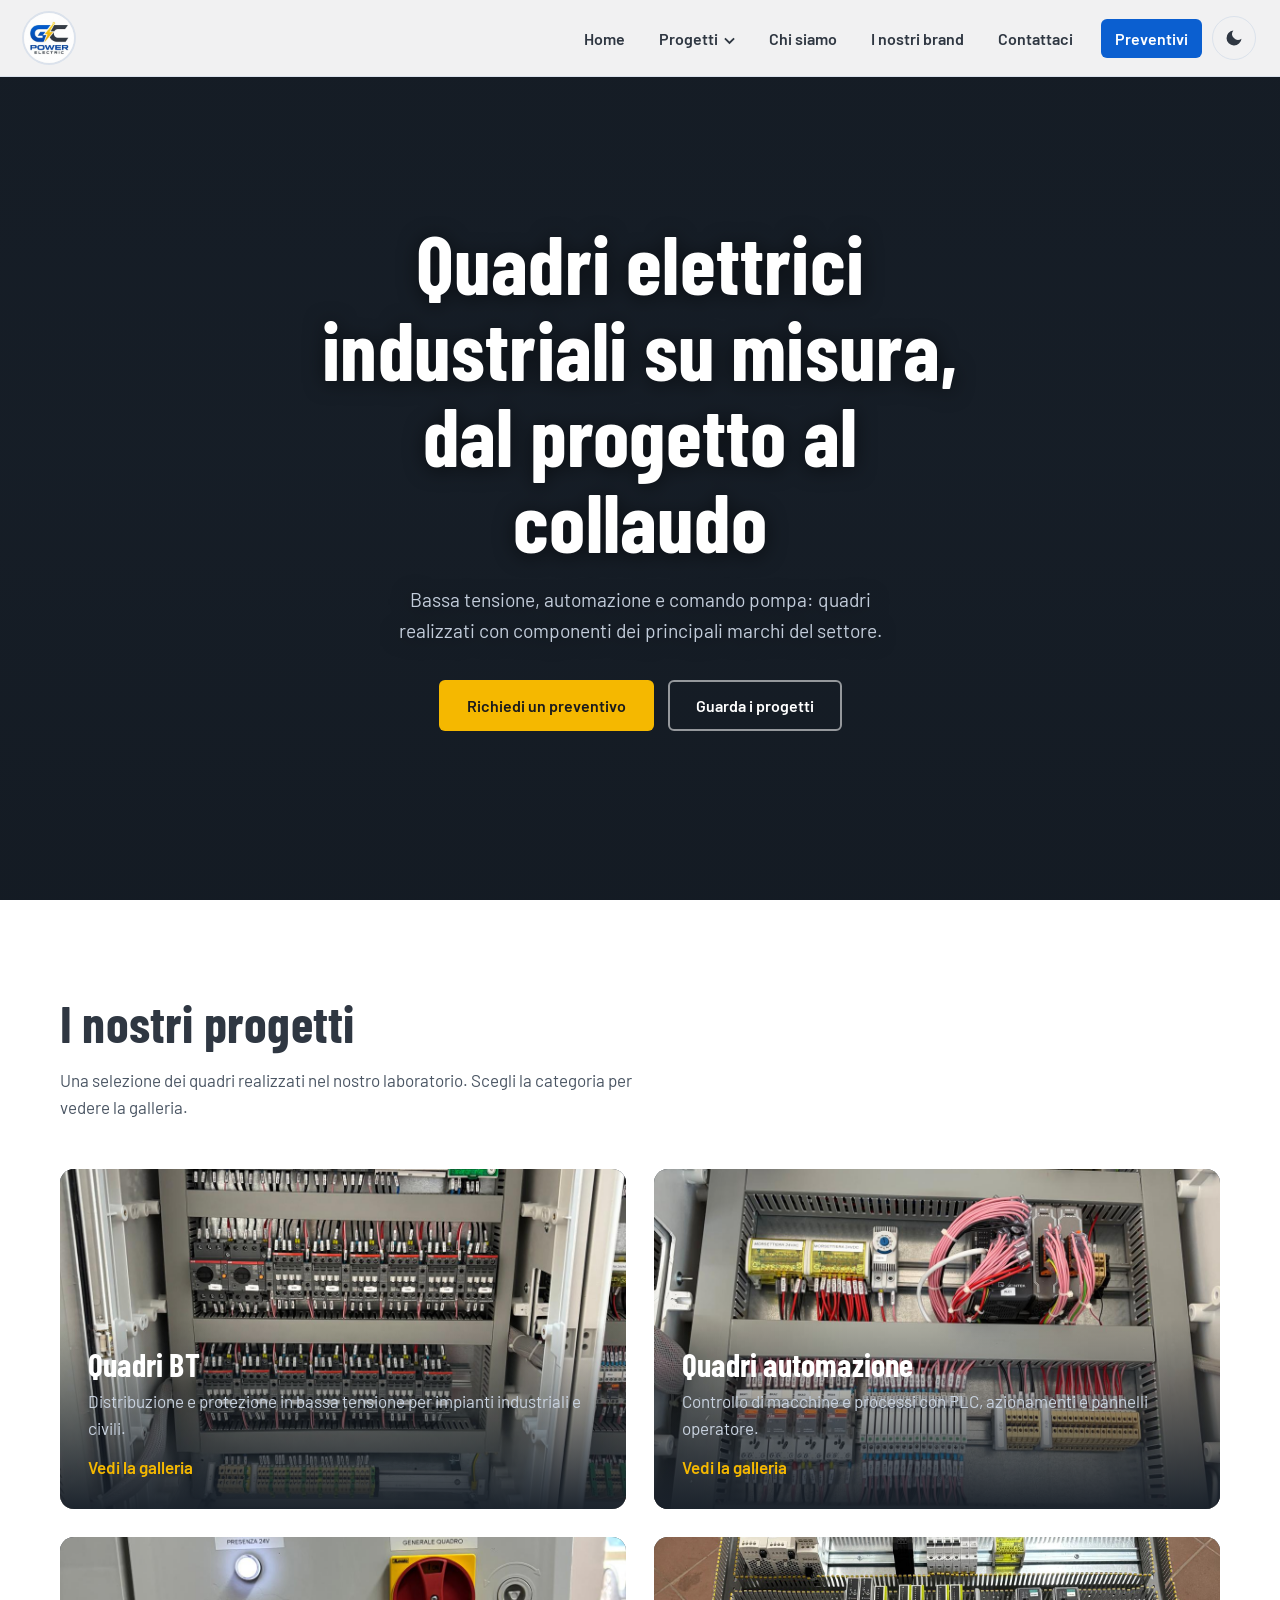
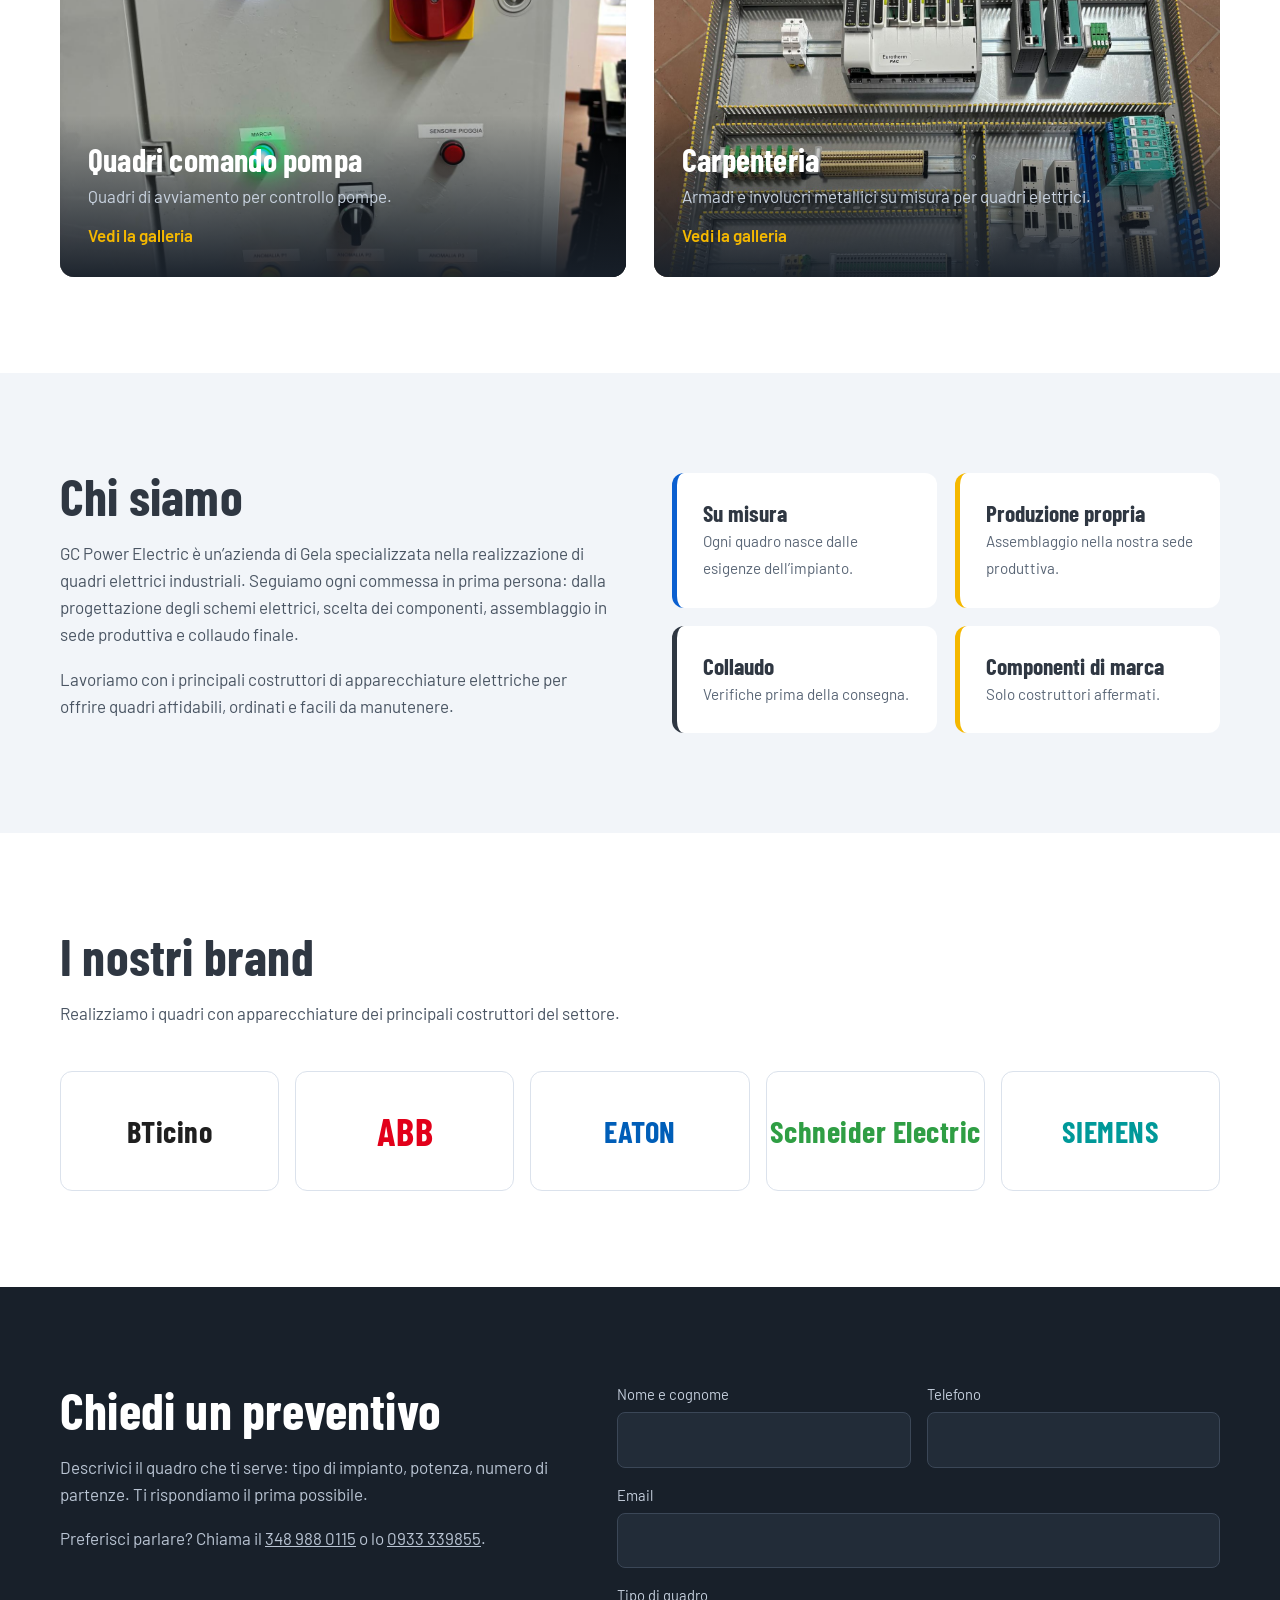
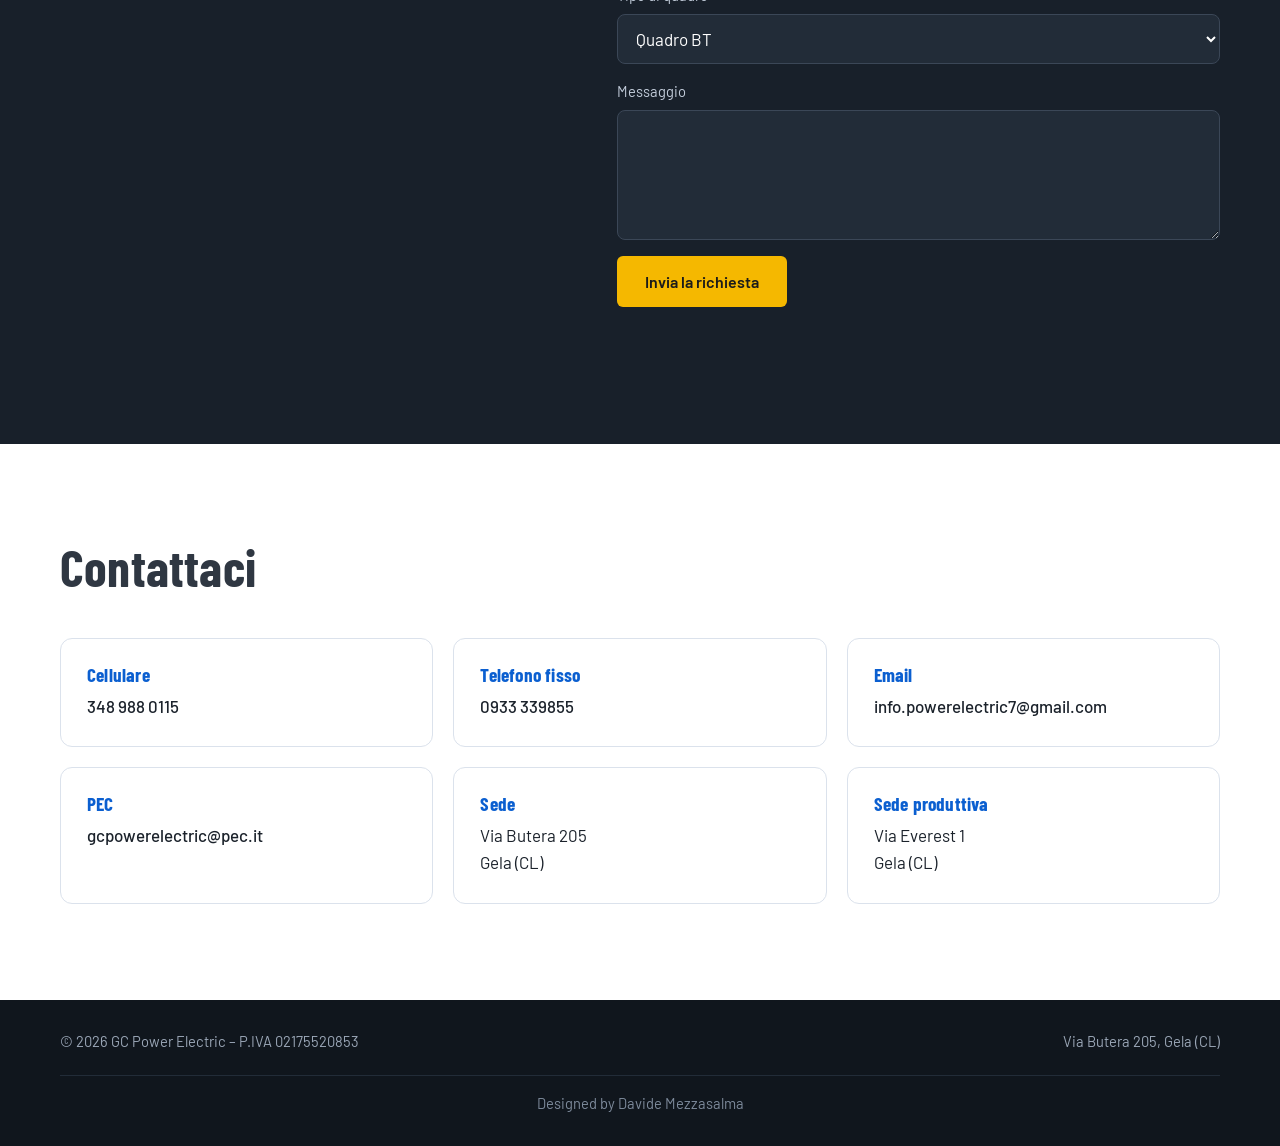
==== index.html @ 6d1807a6 "Bug fix" ====
<!DOCTYPE html>
<html lang="it">
<head>
<meta charset="utf-8">
<meta name="viewport" content="width=device-width, initial-scale=1, viewport-fit=cover">
<title>GC Power Electric – Quadri elettrici industriali</title>
<meta name="description" content="GC Power Electric progetta e costruisce quadri elettrici industriali di bassa tensione e di automazione a Gela (CL).">
<script>try{if(localStorage.getItem('gc-theme')==='dark')document.documentElement.setAttribute('data-theme','dark')}catch(e){}</script>
<link rel="preconnect" href="https://fonts.googleapis.com">
<link rel="preconnect" href="https://fonts.gstatic.com" crossorigin>
<link href="https://fonts.googleapis.com/css2?family=Barlow+Condensed:wght@500;600;700&family=Barlow:wght@400;500;600&display=swap" rel="stylesheet">
<link rel="stylesheet" href="style.css">
<link rel="icon" type="image/jpeg" href="favicon.png">
</head>
<body>
<header>
 <div class="wrap nav">
  <a class="brand" href="#home" aria-label="GC Power Electric – Home"><img src="[data-uri]" alt="GC Power Electric"></a>
  <button class="theme" aria-pressed="false" aria-label="Passa alla modalità scura"><svg class="i-moon" viewBox="0 0 24 24" aria-hidden="true"><path d="M21 12.8A9 9 0 1 1 11.2 3a7 7 0 0 0 9.8 9.8z" fill="currentColor"/></svg><svg class="i-sun" viewBox="0 0 24 24" fill="none" stroke="currentColor" stroke-width="2" stroke-linecap="round" aria-hidden="true"><circle cx="12" cy="12" r="4"/><path d="M12 2v2M12 20v2M2 12h2M20 12h2M4.9 4.9l1.4 1.4M17.7 17.7l1.4 1.4M4.9 19.1l1.4-1.4M17.7 6.3l1.4-1.4"/></svg></button>
  <button class="burger" aria-label="Apri il menu" aria-expanded="false"><span></span><span></span><span></span></button>
  <nav id="nav" aria-label="Principale">
   <ul>
    <li><a href="#home">Home</a></li>
    <li class="has-sub">
     <button class="sub-btn" aria-expanded="false" aria-haspopup="true">Progetti<svg viewBox="0 0 12 8" fill="none" stroke="currentColor" stroke-width="2"><path d="M1 1.5l5 5 5-5"/></svg></button>
     <div class="menu"><a href="#quadri-bt">Quadri BT</a><a href="#quadri-automazione">Quadri automazione</a><a href="#quadri-comando-pompa">Quadri comando pompa</a><a href="#carpenteria">Carpenteria</a></div>
    </li>
    <li><a href="#chi-siamo">Chi siamo</a></li>
    <li><a href="#brand">I nostri brand</a></li>
    <li><a href="#contatti">Contattaci</a></li>
    <li><a class="cta" href="#preventivi">Preventivi</a></li>
   </ul>
  </nav>
 </div>
</header>

<main id="home-view">
 <section class="hero" id="home">
  <video class="hero-video" autoplay muted loop playsinline preload="auto" aria-hidden="true">
   <source src="VIDEO/video-quadro-home.mp4" type="video/mp4">
  </video>
  <div class="hero-shade"></div>
  <div class="wrap">
   <div>
    <h1>Quadri elettrici industriali su misura, dal progetto al collaudo</h1>
    <p>Bassa tensione, automazione e comando pompa: quadri realizzati con componenti dei principali marchi del settore.</p>
    <div class="btns"><a class="btn btn-y" href="#preventivi">Richiedi un preventivo</a><a class="btn btn-o" href="#progetti">Guarda i progetti</a></div>
   </div>
  </div>
 </section>

 <section id="progetti">
  <div class="wrap">
   <h2 class="rv">I nostri progetti</h2>
   <p class="lead rv">Una selezione dei quadri realizzati nel nostro laboratorio. Scegli la categoria per vedere la galleria.</p>
   <div class="cards">
    <a class="pcard rv" href="#quadri-bt"><div data-art="bt"></div><div class="txt"><h3>Quadri BT</h3><p>Distribuzione e protezione in bassa tensione per impianti industriali e civili.</p><span class="go">Vedi la galleria</span></div></a>
    <a class="pcard rv" href="#quadri-automazione"><div data-art="auto"></div><div class="txt"><h3>Quadri automazione</h3><p>Controllo di macchine e processi con PLC, azionamenti e pannelli operatore.</p><span class="go">Vedi la galleria</span></div></a>
    <a class="pcard rv" href="#quadri-comando-pompa"><div data-art="pump"></div><div class="txt"><h3>Quadri comando pompa</h3><p>Quadri di avviamento per controllo pompe.</p><span class="go">Vedi la galleria</span></div></a>
    <a class="pcard rv" href="#carpenteria"><div data-art="carp"></div><div class="txt"><h3>Carpenteria</h3><p>Armadi e involucri metallici su misura per quadri elettrici.</p><span class="go">Vedi la galleria</span></div></a>
   </div>
  </div>
 </section>

 <section class="about" id="chi-siamo">
  <div class="wrap">
   <div class="rv">
    <h2>Chi siamo</h2>
    <p class="lead">GC Power Electric è un’azienda di Gela specializzata nella realizzazione di quadri elettrici industriali. Seguiamo ogni commessa in prima persona: dalla progettazione degli schemi elettrici, scelta dei componenti, assemblaggio in sede produttiva e collaudo finale.</p>
    <p class="lead">Lavoriamo con i principali costruttori di apparecchiature elettriche per offrire quadri affidabili, ordinati e facili da manutenere.</p>
   </div>
   <div class="facts rv">
    <div class="fact"><b>Su misura</b><span>Ogni quadro nasce dalle esigenze dell’impianto.</span></div>
    <div class="fact"><b>Produzione propria</b><span>Assemblaggio nella nostra sede produttiva.</span></div>
    <div class="fact"><b>Collaudo</b><span>Verifiche prima della consegna.</span></div>
    <div class="fact"><b>Componenti di marca</b><span>Solo costruttori affermati.</span></div>
   </div>
  </div>
 </section>

 <section id="brand">
  <div class="wrap">
   <h2 class="rv">I nostri brand</h2>
   <p class="lead rv">Realizziamo i quadri con apparecchiature dei principali costruttori del settore.</p>
   <div class="brands">
    <div class="brand-tile rv" style="color:#1f1f1f">BTicino</div>
    <div class="brand-tile rv" style="color:#E2001A;font-size:2.4rem">ABB</div>
    <div class="brand-tile rv" style="color:#005EB8">EATON</div>
    <div class="brand-tile rv" style="color:#2f9e44">Schneider Electric</div>
    <div class="brand-tile rv" style="color:#009999">SIEMENS</div>
   </div>
  </div>
 </section>

 <section class="quote" id="preventivi">
  <div class="wrap">
   <div class="rv">
    <h2>Chiedi un preventivo</h2>
    <p class="lead">Descrivici il quadro che ti serve: tipo di impianto, potenza, numero di partenze. Ti rispondiamo il prima possibile.</p>
    <p class="lead">Preferisci parlare? Chiama il <a href="tel:+393489880115">348 988 0115</a> o lo <a href="tel:+390933339855">0933 339855</a>.</p>
   </div>
   <form id="qf" class="rv">
    <div class="f"><label for="n">Nome e cognome</label><input id="n" required autocomplete="name"></div>
    <div class="f"><label for="t">Telefono</label><input id="t" type="tel" required autocomplete="tel"></div>
    <div class="f full"><label for="e">Email</label><input id="e" type="email" required autocomplete="email"></div>
    <div class="f full"><label for="k">Tipo di quadro</label><select id="k"><option>Quadro BT</option><option>Quadro automazione</option><option>Altro</option></select></div>
    <div class="f full"><label for="m">Messaggio</label><textarea id="m" required></textarea></div>
    <div class="full"><button class="btn btn-y" type="submit">Invia la richiesta</button></div>
    <p class="ok" role="status"></p>
   </form>
  </div>
 </section>

 <section id="contatti">
  <div class="wrap">
   <h2 class="rv">Contattaci</h2>
   <div class="cgrid">
    <div class="c rv"><h3>Cellulare</h3><a href="tel:+393489880115">348 988 0115</a></div>
    <div class="c rv"><h3>Telefono fisso</h3><a href="tel:+390933339855">0933 339855</a></div>
    <div class="c rv"><h3>Email</h3><a href="mailto:info.powerelectric7@gmail.com">info.powerelectric7@gmail.com</a></div>
    <div class="c rv"><h3>PEC</h3><a href="mailto:gcpowerelectric@pec.it">gcpowerelectric@pec.it</a></div>
    <div class="c rv"><h3>Sede</h3><p>Via Butera 205<br>Gela (CL)</p></div>
    <div class="c rv"><h3>Sede produttiva</h3><p>Via Everest 1<br>Gela (CL)</p></div>
   </div>
  </div>
 </section>
</main>

<main id="page-view" class="page" hidden>
 <div class="wrap">
  <p class="crumb"><a href="#home">Home</a> / <a href="#progetti">Progetti</a> / <span id="crumb"></span></p>
  <h2 id="ptitle"></h2>
  <p class="lead" id="pdesc"></p>
  <div class="gal" id="gal"></div>
  <a class="btn btn-b" href="#preventivi">Richiedi un preventivo</a>
 </div>
</main>

<footer><div class="wrap"><span>© 2026 GC Power Electric – P.IVA 02175520853</span><span>Via Butera 205, Gela (CL)</span><span class="credit">Designed by Davide Mezzasalma</span></div></footer>

<div class="lb" id="lb" role="dialog" aria-modal="true" aria-label="Galleria">
 <button class="x" aria-label="Chiudi">×</button><button class="p" aria-label="Precedente">‹</button><button class="n" aria-label="Successiva">›</button>
 <figure><div id="lbimg"></div><figcaption id="lbcap"></figcaption></figure>
</div>

<template data-page="quadri-bt" data-cover="FOTO/quadro-bt2.jpg">
  <!-- Foto Quadri BT:-->
   <img src="FOTO/quadro-bt2.jpg">
</template>
<template data-page="quadri-automazione" data-cover="FOTO/quadro-automazione1.jpeg">
  <!-- Foto Quadri automazione:-->
   <img src="FOTO/quadro-automazione1.jpeg">
   <img src="FOTO/quadro-automazione2.jpeg">
   <img src="FOTO/quadro-automazione3.jpeg">
</template>
<template data-page="quadri-comando-pompa" data-cover="FOTO/quadro-pompa-acceso.jpeg">
  <!-- Foto Quadri comando pompa:-->
   <img src="FOTO/foto-pompa1.jpg">
   <img src="FOTO/foto-pompa2.jpg">
   <img src="FOTO/foto-pompa3.jpg">
</template>
<template data-page="carpenteria" data-cover="FOTO/carpenteria-1.jpeg">
  <!-- Foto Carpenteria: aggiungi qui le righe <img> -->
   <img src="FOTO/carpenteria-1.jpeg">
</template>

<script src="script.js"></script>
</body>
</html>
---- style.css ----
:root{--blue:#0B5FD0;--blue-d:#08489f;--graphite:#2F3742;--ink:#1b222b;--night:#18202a;--yellow:#F5B800;--mist:#F2F5F9;--line:#dbe2ec;--white:#fff;
--head:'Barlow Condensed','Arial Narrow',sans-serif;--body:'Barlow',system-ui,-apple-system,'Segoe UI',sans-serif;color-scheme:light;box-sizing:border-box;padding-top:env(safe-area-inset-top,0px);padding-bottom:env(safe-area-inset-bottom,0px)}
*,*::before,*::after{box-sizing:inherit}
html{scroll-behavior:smooth;scroll-padding-top:88px;scroll-padding-top:calc(88px + env(safe-area-inset-top,0px))}
body{margin:0;font-family:var(--body);color:var(--ink);background:var(--white);line-height:1.6;font-size:17px}
img{max-width:100%;display:block}
a{color:inherit}
h1,h2,h3{font-family:var(--head);line-height:1.05;margin:0;font-weight:700;letter-spacing:.2px}
h2{font-size:clamp(2rem,4.2vw,3.2rem);color:var(--graphite)}
h3{font-size:1.5rem;color:var(--graphite)}
.wrap{width:min(1160px,100% - 40px);margin-inline:auto}
section{padding:96px 0}
.lead{max-width:62ch;color:#4a5563}
:focus-visible{outline:3px solid var(--yellow);outline-offset:3px}
.btn{display:inline-flex;align-items:center;gap:10px;padding:14px 26px;border-radius:6px;font-weight:600;text-decoration:none;border:2px solid transparent;cursor:pointer;font:600 1rem var(--body);transition:transform .25s,background .25s,color .25s,border-color .25s}
.btn:hover{transform:translateY(-2px)}
.btn-y{background:var(--yellow);color:#1b1b1b}.btn-y:hover{background:#ffc928}
.btn-o{border-color:rgba(255,255,255,.55);color:#fff}.btn-o:hover{background:#fff;color:var(--graphite)}
.btn-b{background:var(--blue);color:#fff}.btn-b:hover{background:var(--blue-d)}

/* navbar */
header{position:fixed;inset:0 0 auto 0;z-index:50;background:rgba(255,255,255,.94);backdrop-filter:blur(10px);border-bottom:1px solid var(--line);padding-top:env(safe-area-inset-top,0px)}
.nav{display:flex;align-items:center;justify-content:space-between;height:76px}
.brand img{height:50px;width:50px;border-radius:50%;object-fit:cover;box-shadow:0 0 0 2px var(--line)}
nav ul{display:flex;gap:6px;list-style:none;margin:0;padding:0;align-items:center}
nav a,nav .sub-btn{display:block;padding:10px 14px;text-decoration:none;font:600 1rem var(--body);color:var(--graphite);background:none;border:0;cursor:pointer;position:relative}
nav li>a::after,nav .sub-btn::after{content:"";position:absolute;left:14px;right:14px;bottom:4px;height:2px;background:var(--yellow);transform:scaleX(0);transform-origin:left;transition:transform .3s}
nav li>a:hover::after,nav .sub-btn:hover::after{transform:scaleX(1)}
nav .cta{background:var(--blue);color:#fff;border-radius:6px;margin-left:8px}
nav .cta:hover{background:var(--blue-d)}nav .cta::after{display:none}
.has-sub{position:relative}
.sub-btn svg{width:11px;margin-left:6px;transition:transform .3s}
.menu{position:absolute;top:100%;left:0;min-width:240px;background:#fff;border:1px solid var(--line);border-radius:8px;padding:8px;box-shadow:0 18px 40px rgba(24,32,42,.16);opacity:0;visibility:hidden;transform:translateY(8px);transition:opacity .25s,transform .25s,visibility .25s;display:block}
.menu a{border-radius:6px;padding:12px 14px}.menu a:hover{background:var(--mist)}
.menu a::after{display:none}
.has-sub.open .menu{opacity:1;visibility:visible;transform:none}
.has-sub.open .sub-btn svg{transform:rotate(180deg)}
@media(hover:hover){.has-sub:hover .menu{opacity:1;visibility:visible;transform:none}.has-sub:hover .sub-btn svg{transform:rotate(180deg)}}
.burger{display:none;background:none;border:0;width:44px;height:44px;cursor:pointer}
.burger span{display:block;width:24px;height:2px;background:var(--graphite);margin:5px auto;transition:.3s}

/* hero */
.hero{position:relative;overflow:hidden;background:var(--night);color:#fff;padding:150px 0 100px;min-height:100svh;display:flex;align-items:center}
.hero-video{position:absolute;inset:0;width:100%;height:100%;object-fit:cover}
.hero-shade{position:absolute;inset:0;background:linear-gradient(rgba(16,22,29,.38),rgba(16,22,29,.26) 50%,rgba(16,22,29,.48))}
.hero .wrap{position:relative;display:block;text-align:center}
.hero h1{font-size:clamp(2.8rem,6.4vw,5.4rem);text-transform:none;max-width:18ch;margin-inline:auto}
.hero p{font-size:1.2rem;color:#c3cddb;max-width:48ch;margin:22px auto 34px}
.hero .btns{display:flex;gap:14px;flex-wrap:wrap;justify-content:center}
.logo-card{background:#fff;border-radius:18px;padding:26px;box-shadow:0 30px 70px rgba(0,0,0,.45);animation:rise 1s .3s cubic-bezier(.2,.8,.2,1) both}
@keyframes rise{from{opacity:0;transform:translateY(30px) scale(.97)}to{opacity:1;transform:none}}
.hero h1,.hero p,.hero .btns{animation:rise .9s cubic-bezier(.2,.8,.2,1) both}
.hero p{animation-delay:.12s}.hero .btns{animation-delay:.24s}

/* progetti */
.cards{display:grid;grid-template-columns:repeat(2,1fr);gap:28px;margin-top:48px}
.pcard{position:relative;display:block;text-decoration:none;border-radius:14px;overflow:hidden;background:var(--graphite);color:#fff;min-height:340px;transition:transform .4s,box-shadow .4s}
.pcard:hover{transform:translateY(-6px);box-shadow:0 26px 50px rgba(24,32,42,.28)}
.pcard svg{position:absolute;inset:0;width:100%;height:100%;object-fit:cover;transition:transform .8s}
.pcard:hover svg{transform:scale(1.06)}
.pcard img{position:absolute;inset:0;width:100%;height:100%;object-fit:cover;transition:transform .8s}.pcard:hover img{transform:scale(1.06)}
.pcard .txt{position:absolute;inset:auto 0 0 0;padding:28px;background:linear-gradient(0deg,rgba(24,32,42,.96),rgba(24,32,42,0))}
.pcard h3{color:#fff;font-size:2rem}.pcard p{margin:6px 0 0;color:#c9d3e0}
.pcard .go{display:inline-block;margin-top:12px;color:var(--yellow);font-weight:600}

/* chi siamo */
.about{background:var(--mist)}
.about .wrap{display:grid;grid-template-columns:1fr 1fr;gap:64px;align-items:center}
.about p{color:#4a5563}
.facts{display:grid;grid-template-columns:1fr 1fr;gap:18px}
.fact{background:#fff;border-radius:12px;padding:26px;border-left:5px solid var(--blue)}
.fact:nth-child(2){border-color:var(--yellow)}.fact:nth-child(3){border-color:var(--graphite)}.fact:nth-child(4){border-color:var(--yellow)}
.fact b{display:block;font:700 1.45rem var(--head);color:var(--graphite)}
.fact span{font-size:.95rem;color:#5a6676}

/* brand */
.brands{display:grid;grid-template-columns:repeat(5,1fr);gap:16px;margin-top:44px}
.brand-tile{height:120px;border:1px solid var(--line);border-radius:12px;display:grid;place-items:center;font:700 1.9rem var(--head);letter-spacing:.5px;transition:transform .3s,box-shadow .3s,border-color .3s}
.brand-tile:hover{transform:translateY(-5px);box-shadow:0 16px 30px rgba(24,32,42,.12);border-color:var(--blue)}

/* preventivi */
.quote{background:var(--night);color:#fff}
.quote h2{color:#fff}.quote .lead{color:#b9c4d3}
.quote .wrap{display:grid;grid-template-columns:.9fr 1.1fr;gap:64px;align-items:start}
form{display:grid;grid-template-columns:1fr 1fr;gap:16px}
.f{display:flex;flex-direction:column;gap:6px}.f.full{grid-column:1/-1}
label{font-size:.92rem;color:#c3cddb}
input,select,textarea{font:inherit;padding:13px 14px;border-radius:8px;border:1px solid #3b4757;background:#222c38;color:#fff;transition:border-color .25s,box-shadow .25s}
input:focus,select:focus,textarea:focus{outline:none;border-color:var(--yellow);box-shadow:0 0 0 3px rgba(245,184,0,.25)}
textarea{min-height:130px;resize:vertical}
.ok{grid-column:1/-1;color:var(--yellow);min-height:1.5em;margin:0}

/* contatti */
.cgrid{display:grid;grid-template-columns:repeat(3,1fr);gap:20px;margin-top:44px}
.c{border:1px solid var(--line);border-radius:12px;padding:26px;transition:border-color .3s,transform .3s}
.c:hover{border-color:var(--blue);transform:translateY(-3px)}
.c h3{font-size:1.2rem;color:var(--blue);margin-bottom:8px}
.c a{text-decoration:none;font-weight:500;overflow-wrap:anywhere}.c a:hover{color:var(--blue)}
.c p{margin:0}
footer{background:#10161d;color:#9aa6b6;padding:30px 0;font-size:.92rem}
footer .wrap{display:flex;justify-content:space-between;gap:16px;flex-wrap:wrap}

/* pagine progetto */
.page{padding:140px 0 90px;min-height:100svh}
.crumb{font-size:.95rem;color:#5a6676;margin-bottom:18px}.crumb a{color:var(--blue);text-decoration:none;font-weight:600}
.gal{display:grid;grid-template-columns:repeat(3,1fr);gap:20px;margin:44px 0}
.tile{position:relative;border:0;padding:0;border-radius:12px;overflow:hidden;cursor:zoom-in;aspect-ratio:4/3;background:var(--mist);text-align:left}
.tile svg,.tile img{width:100%;height:100%;object-fit:cover;transition:transform .6s}
.tile:hover svg,.tile:hover img{transform:scale(1.07)}
.tile span{position:absolute;left:0;right:0;bottom:0;padding:34px 16px 14px;background:linear-gradient(0deg,rgba(24,32,42,.9),transparent);color:#fff;font-weight:600;transform:translateY(12px);opacity:0;transition:.35s}
.tile:hover span,.tile:focus-visible span{transform:none;opacity:1}
.lb{position:fixed;inset:0;z-index:100;background:rgba(10,14,19,.94);display:grid;place-items:center;opacity:0;visibility:hidden;transition:opacity .3s,visibility .3s}
.lb.on{opacity:1;visibility:visible}
.lb figure{margin:0;width:min(900px,90vw);max-height:92vh;display:flex;flex-direction:column;align-items:center;transform:scale(.94);transition:transform .35s}
.lb.on figure{transform:none}
#lbimg{width:100%;display:flex;justify-content:center}
#lbimg img{width:auto;height:auto;max-width:100%;max-height:80vh;object-fit:contain;border-radius:12px}
#lbimg svg{width:100%;max-height:72vh;border-radius:12px;background:#fff}
.lb figcaption{color:#fff;margin-top:14px;text-align:center}
.lb button{position:absolute;background:rgba(255,255,255,.12);color:#fff;border:0;width:52px;height:52px;border-radius:50%;font-size:1.6rem;cursor:pointer;transition:background .25s}
.lb button:hover{background:var(--blue)}
.lb .x{top:calc(20px + env(safe-area-inset-top,0px));right:20px}.lb .p{left:18px;top:50%}.lb .n{right:18px;top:50%}

.rv{opacity:0;transform:translateY(22px);transition:opacity .7s,transform .7s cubic-bezier(.2,.8,.2,1)}
.rv.in{opacity:1;transform:none}
[hidden]{display:none!important}
.brand{margin-right:auto}nav{order:2}
.theme{order:3;margin-left:10px;width:44px;height:44px;border-radius:50%;border:1px solid var(--line);background:transparent;color:var(--graphite);cursor:pointer;display:grid;place-items:center;transition:background-color .3s,border-color .3s}
.theme:hover{background:var(--mist);border-color:var(--blue)}
.theme svg{width:20px;height:20px;transition:transform .5s}.theme:hover svg{transform:rotate(25deg)}
.theme .i-sun{display:none}
:root[data-theme="dark"]{--white:#10161d;--mist:#18202a;--line:#2b3644;--ink:#e6ecf4;--graphite:#e6ecf4;color-scheme:dark}
body,header{transition:background-color .4s,color .4s}
[data-theme="dark"] .theme .i-sun{display:block}[data-theme="dark"] .theme .i-moon{display:none}
[data-theme="dark"] header{background:rgba(16,22,29,.92)}
[data-theme="dark"] .brand img{box-shadow:0 0 0 2px #2b3644}
[data-theme="dark"] .lead,[data-theme="dark"] .about p{color:#b3bfcd}
[data-theme="dark"] .fact{background:#222c38}
[data-theme="dark"] .fact span,[data-theme="dark"] .crumb{color:#9aa6b6}
[data-theme="dark"] .menu{background:#18202a}
[data-theme="dark"] .menu a:hover{background:#222c38}
[data-theme="dark"] .btn-o:hover{color:#18202a}
[data-theme="dark"] .c h3,[data-theme="dark"] .crumb a{color:#6aa5ff}
[data-theme="dark"] .brand-tile:first-child{color:#e6ecf4!important}
[data-theme="dark"] .tile{background:#18202a}
[data-theme="dark"] footer{border-top:1px solid #222c38}
@media(max-width:960px){[data-theme="dark"] nav{background:#10161d}}

@media(max-width:960px){
.burger{display:block}
nav{position:fixed;inset:calc(76px + env(safe-area-inset-top,0px)) 0 0 0;background:#fff;padding:20px;transform:translateX(100%);transition:transform .35s;overflow:auto}
nav.open{transform:none}
nav ul{flex-direction:column;align-items:stretch;gap:0}
nav li>a::after,nav .sub-btn::after{display:none}
nav a,nav .sub-btn{padding:16px 6px;font-size:1.15rem;text-align:left;width:100%;border-bottom:1px solid var(--line)}
.menu{position:static;opacity:1;visibility:visible;transform:none;box-shadow:none;border:0;padding:0 0 0 14px;display:none}
.has-sub.open .menu{display:block}
nav .cta{margin:16px 0 0;text-align:center;border-bottom:0}
.hero .wrap,.about .wrap,.quote .wrap{grid-template-columns:1fr;gap:40px}
.logo-card{max-width:420px}
.cards{grid-template-columns:1fr}
.theme{order:0;margin-right:4px}
.brands{grid-template-columns:repeat(2,1fr)}
.cgrid,.gal{grid-template-columns:1fr 1fr}
section{padding:70px 0}
}
@media(max-width:620px){
.cards,.cgrid,.gal,form{grid-template-columns:1fr}
.facts{grid-template-columns:1fr}
.lb .p,.lb .n{top:auto;bottom:24px}
}
@media(prefers-reduced-motion:reduce){*,*::before,*::after{animation:none!important;transition:none!important;scroll-behavior:auto!important}.rv{opacity:1;transform:none}}

.credit{width:100%;text-align:center;margin-top:6px;padding-top:16px;border-top:1px solid #222c38;color:#7d8a9b}

/* Logo navbar spostato a sinistra (cambia 160px per spostarlo di piu o di meno) */
.brand{margin-left:calc(-1 * clamp(0px, (100vw - 1160px) / 2 - 24px, 140px))}

/* Menu e pulsante dark mode spostati a destra (cambia 160px per spostarli di piu o di meno) */
@media(min-width:961px){.theme{margin-right:calc(-1 * clamp(0px, (100vw - 1160px) / 2 - 24px, 160px))}}

.hero h1,.hero p{text-shadow:0 2px 20px rgba(0,0,0,.6)}

/* Menu mobile: il blur della barra impediva al menu a schermo intero di apparire */
@media(max-width:960px){
header{-webkit-backdrop-filter:none;backdrop-filter:none;background:#fff}
[data-theme="dark"] header{background:#10161d}
}

@media(max-width:960px){
  .hero{padding-top:100px;padding-bottom:220px}
}
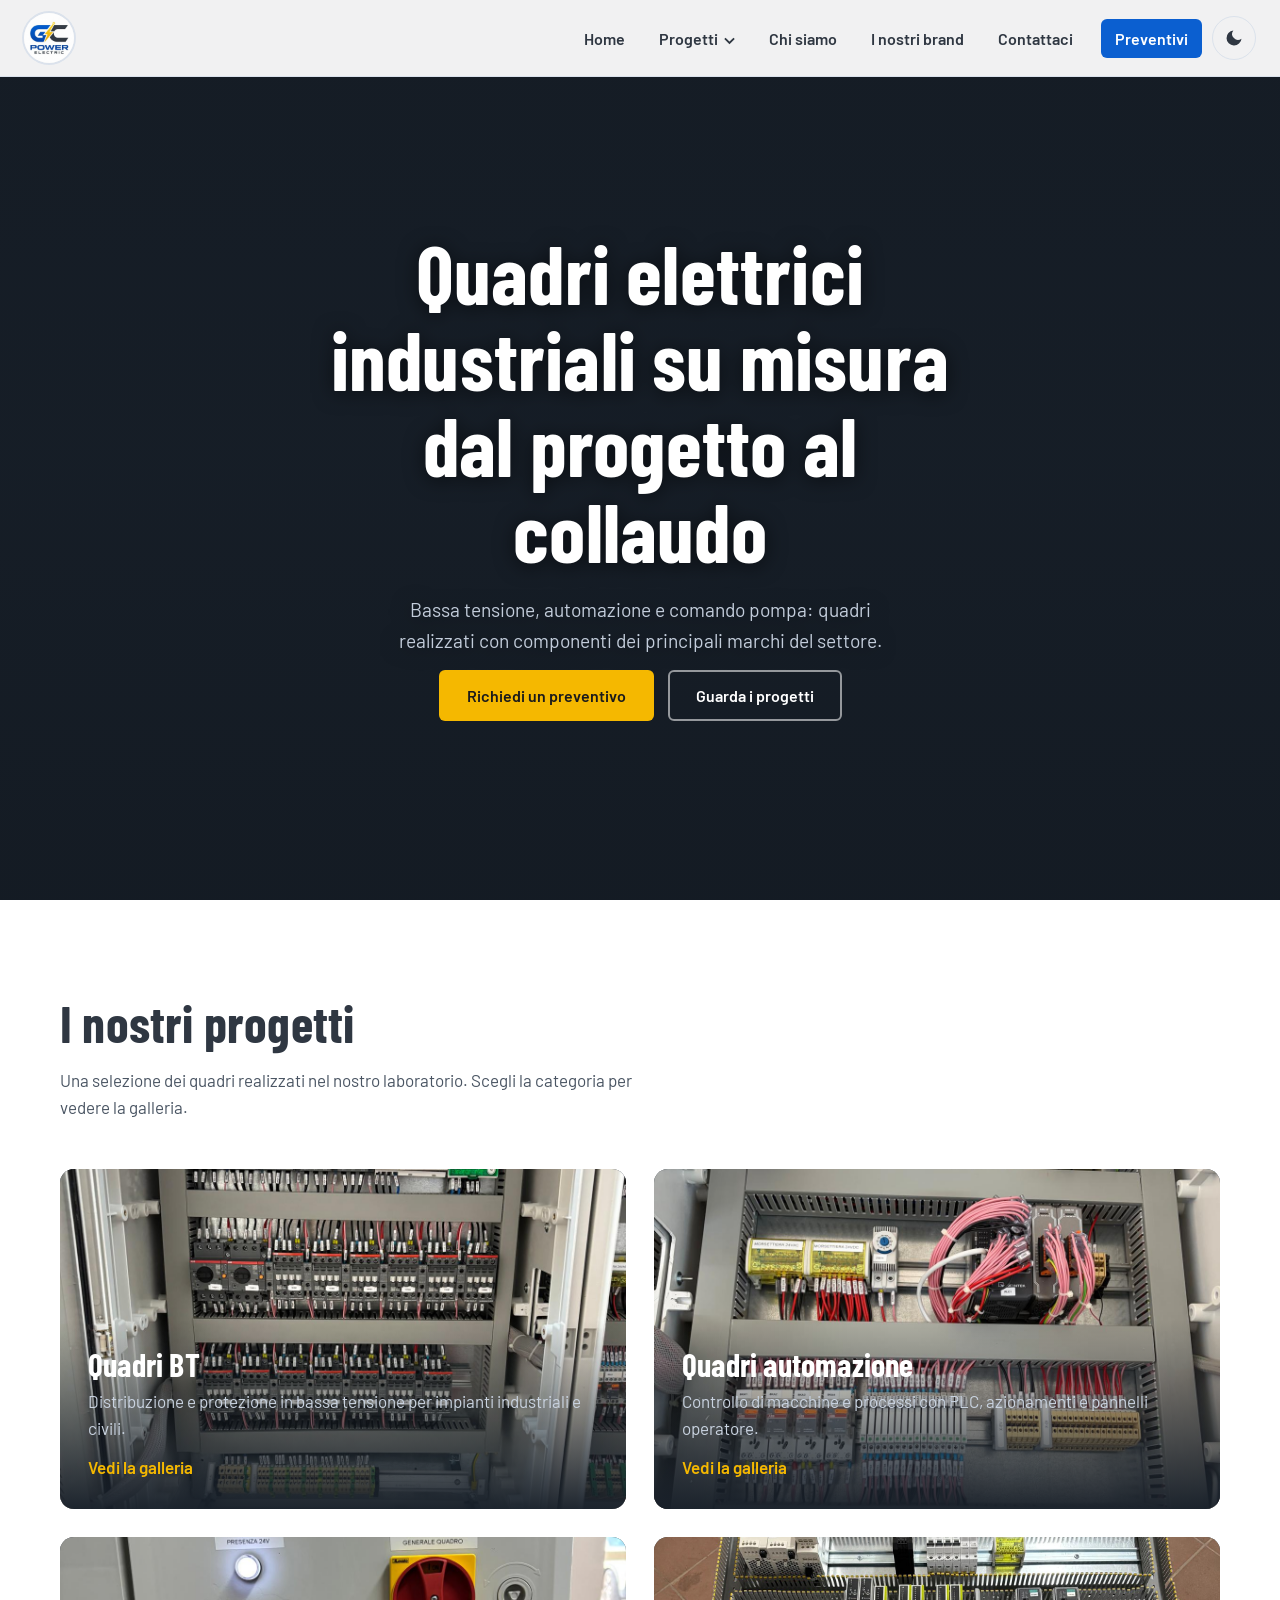
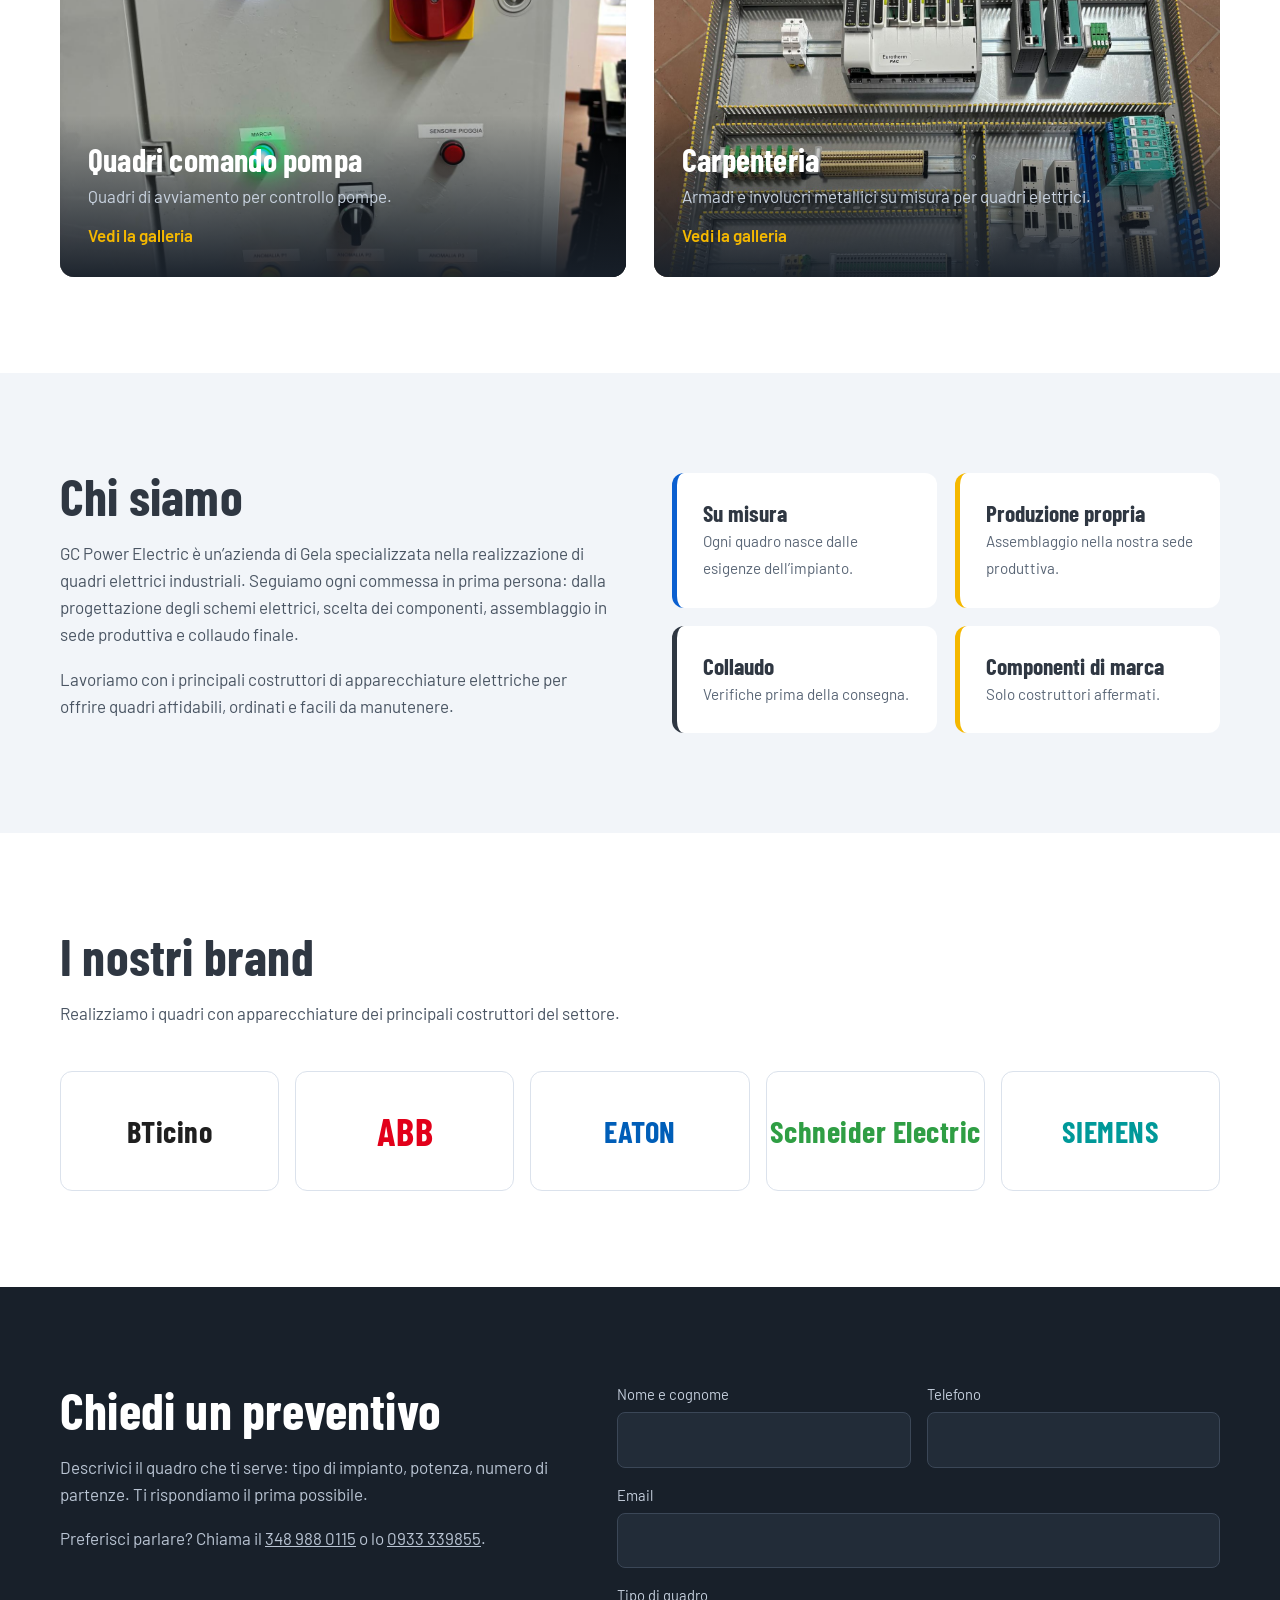
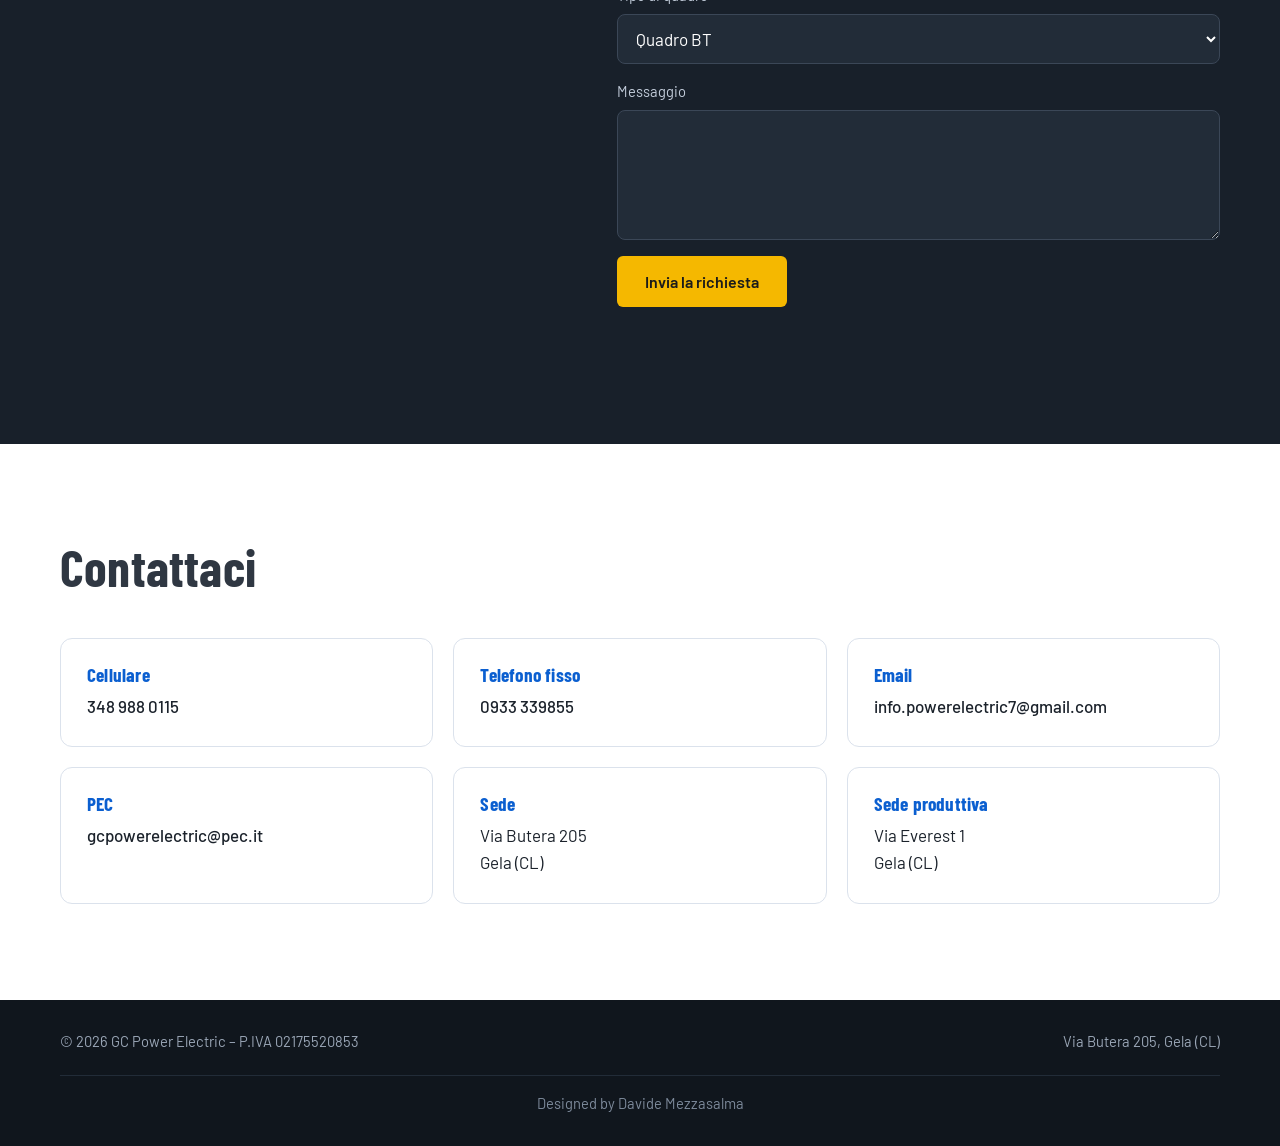
==== commit 2003d1b5: "update" ====
--- a/index.html
+++ b/index.html
@@ -42,7 +42,7 @@
   <div class="hero-shade"></div>
   <div class="wrap">
    <div>
-    <h1>Quadri elettrici industriali su misura, dal progetto al collaudo</h1>
+    <h1>Quadri elettrici industriali su misura dal progetto al collaudo</h1>
     <p>Bassa tensione, automazione e comando pompa: quadri realizzati con componenti dei principali marchi del settore.</p>
     <div class="btns"><a class="btn btn-y" href="#preventivi">Richiedi un preventivo</a><a class="btn btn-o" href="#progetti">Guarda i progetti</a></div>
    </div>
--- a/style.css
+++ b/style.css
@@ -44,9 +44,9 @@
 .hero-video{position:absolute;inset:0;width:100%;height:100%;object-fit:cover}
 .hero-shade{position:absolute;inset:0;background:linear-gradient(rgba(16,22,29,.38),rgba(16,22,29,.26) 50%,rgba(16,22,29,.48))}
 .hero .wrap{position:relative;display:block;text-align:center}
-.hero h1{font-size:clamp(2.8rem,6.4vw,5.4rem);text-transform:none;max-width:18ch;margin-inline:auto}
+.hero h1{font-size:clamp(2.5rem,6.4vw,5.4rem);text-transform:none;max-width:18ch;margin-inline:auto}
 .hero p{font-size:1.2rem;color:#c3cddb;max-width:48ch;margin:22px auto 34px}
-.hero .btns{display:flex;gap:14px;flex-wrap:wrap;justify-content:center}
+.hero .btns{display:flex;gap:14px;flex-wrap:wrap;justify-content:center; margin-top: -20px;}
 .logo-card{background:#fff;border-radius:18px;padding:26px;box-shadow:0 30px 70px rgba(0,0,0,.45);animation:rise 1s .3s cubic-bezier(.2,.8,.2,1) both}
 @keyframes rise{from{opacity:0;transform:translateY(30px) scale(.97)}to{opacity:1;transform:none}}
 .hero h1,.hero p,.hero .btns{animation:rise .9s cubic-bezier(.2,.8,.2,1) both}
@@ -152,7 +152,7 @@
 nav.open{transform:none}
 nav ul{flex-direction:column;align-items:stretch;gap:0}
 nav li>a::after,nav .sub-btn::after{display:none}
-nav a,nav .sub-btn{padding:16px 6px;font-size:1.15rem;text-align:left;width:100%;border-bottom:1px solid var(--line)}
+nav a,nav .sub-btn{padding:15px 6px;font-size:1.15rem;text-align:left;width:100%;border-bottom:1px solid var(--line)}
 .menu{position:static;opacity:1;visibility:visible;transform:none;box-shadow:none;border:0;padding:0 0 0 14px;display:none}
 .has-sub.open .menu{display:block}
 nav .cta{margin:16px 0 0;text-align:center;border-bottom:0}
@@ -188,5 +188,5 @@
 }
 
 @media(max-width:960px){
-  .hero{padding-top:100px;padding-bottom:220px}
+  .hero{min-height:auto;padding:90px 0 20px}
 }
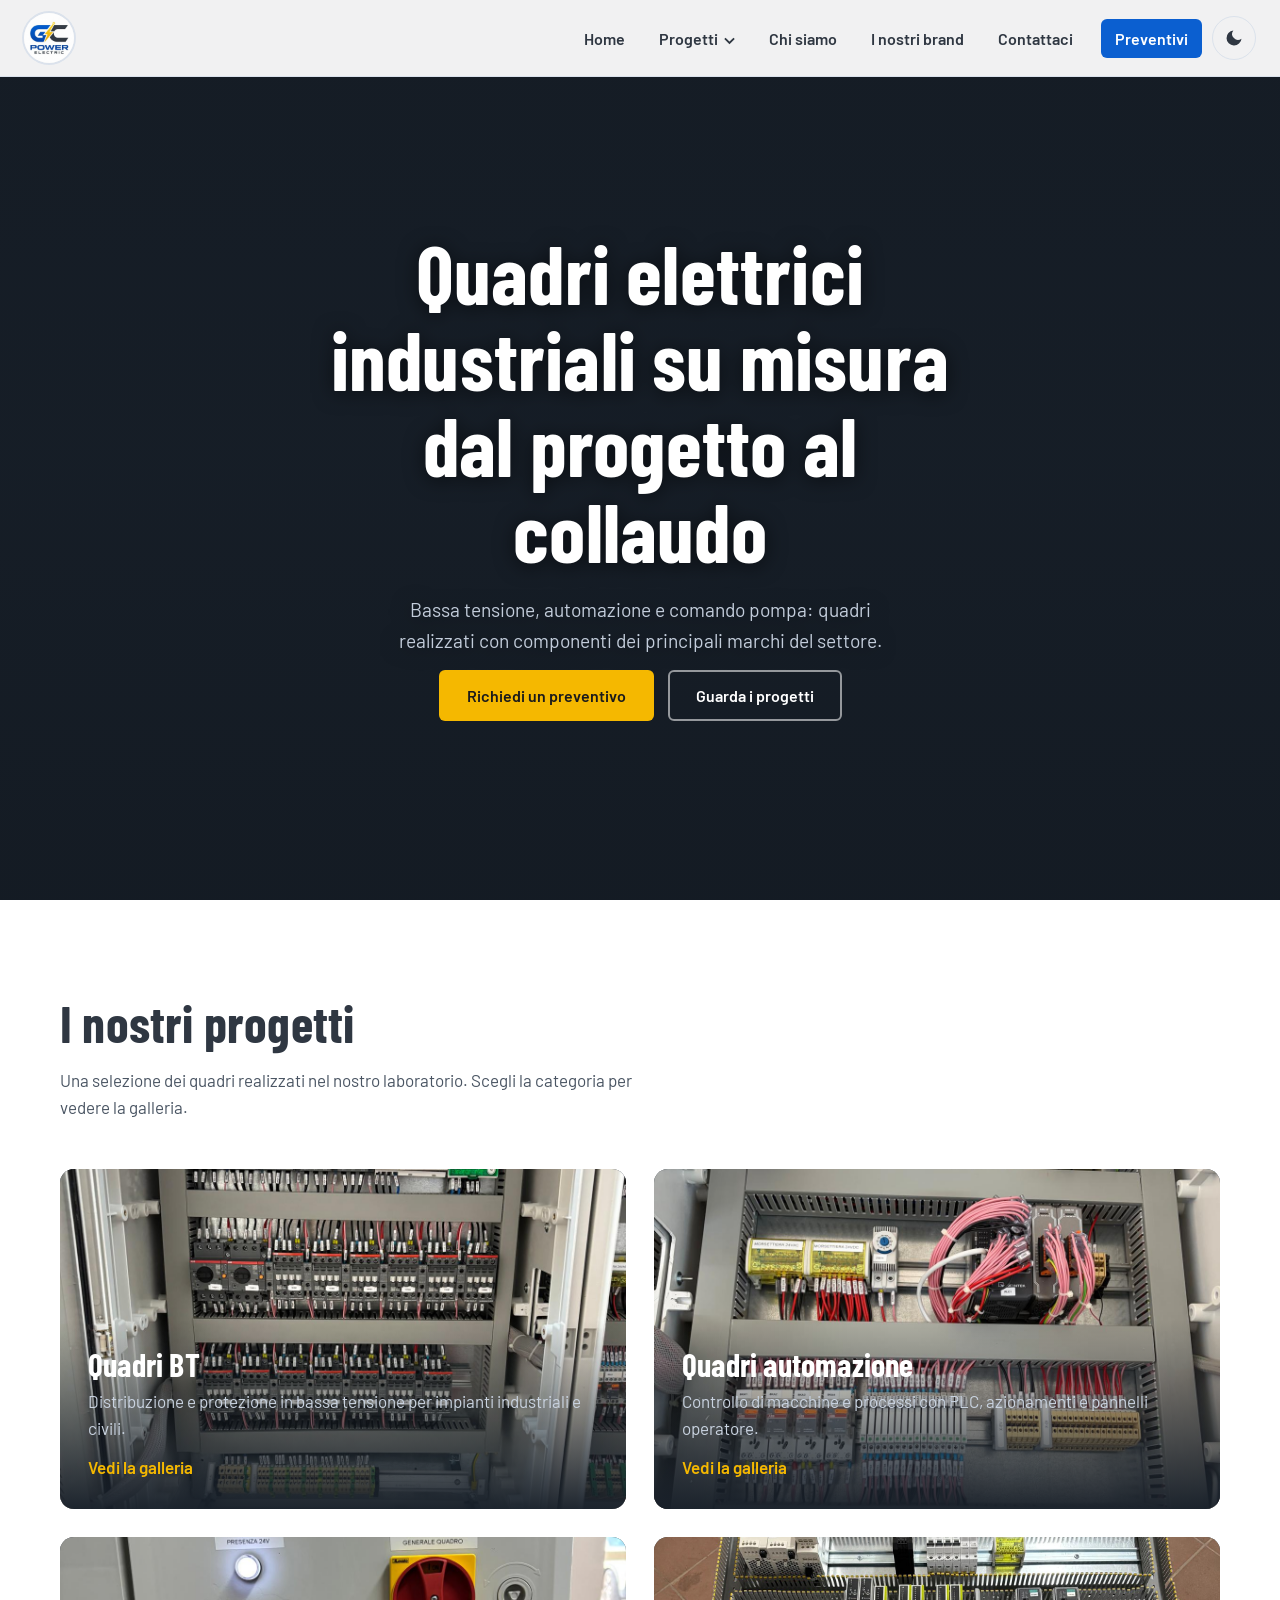
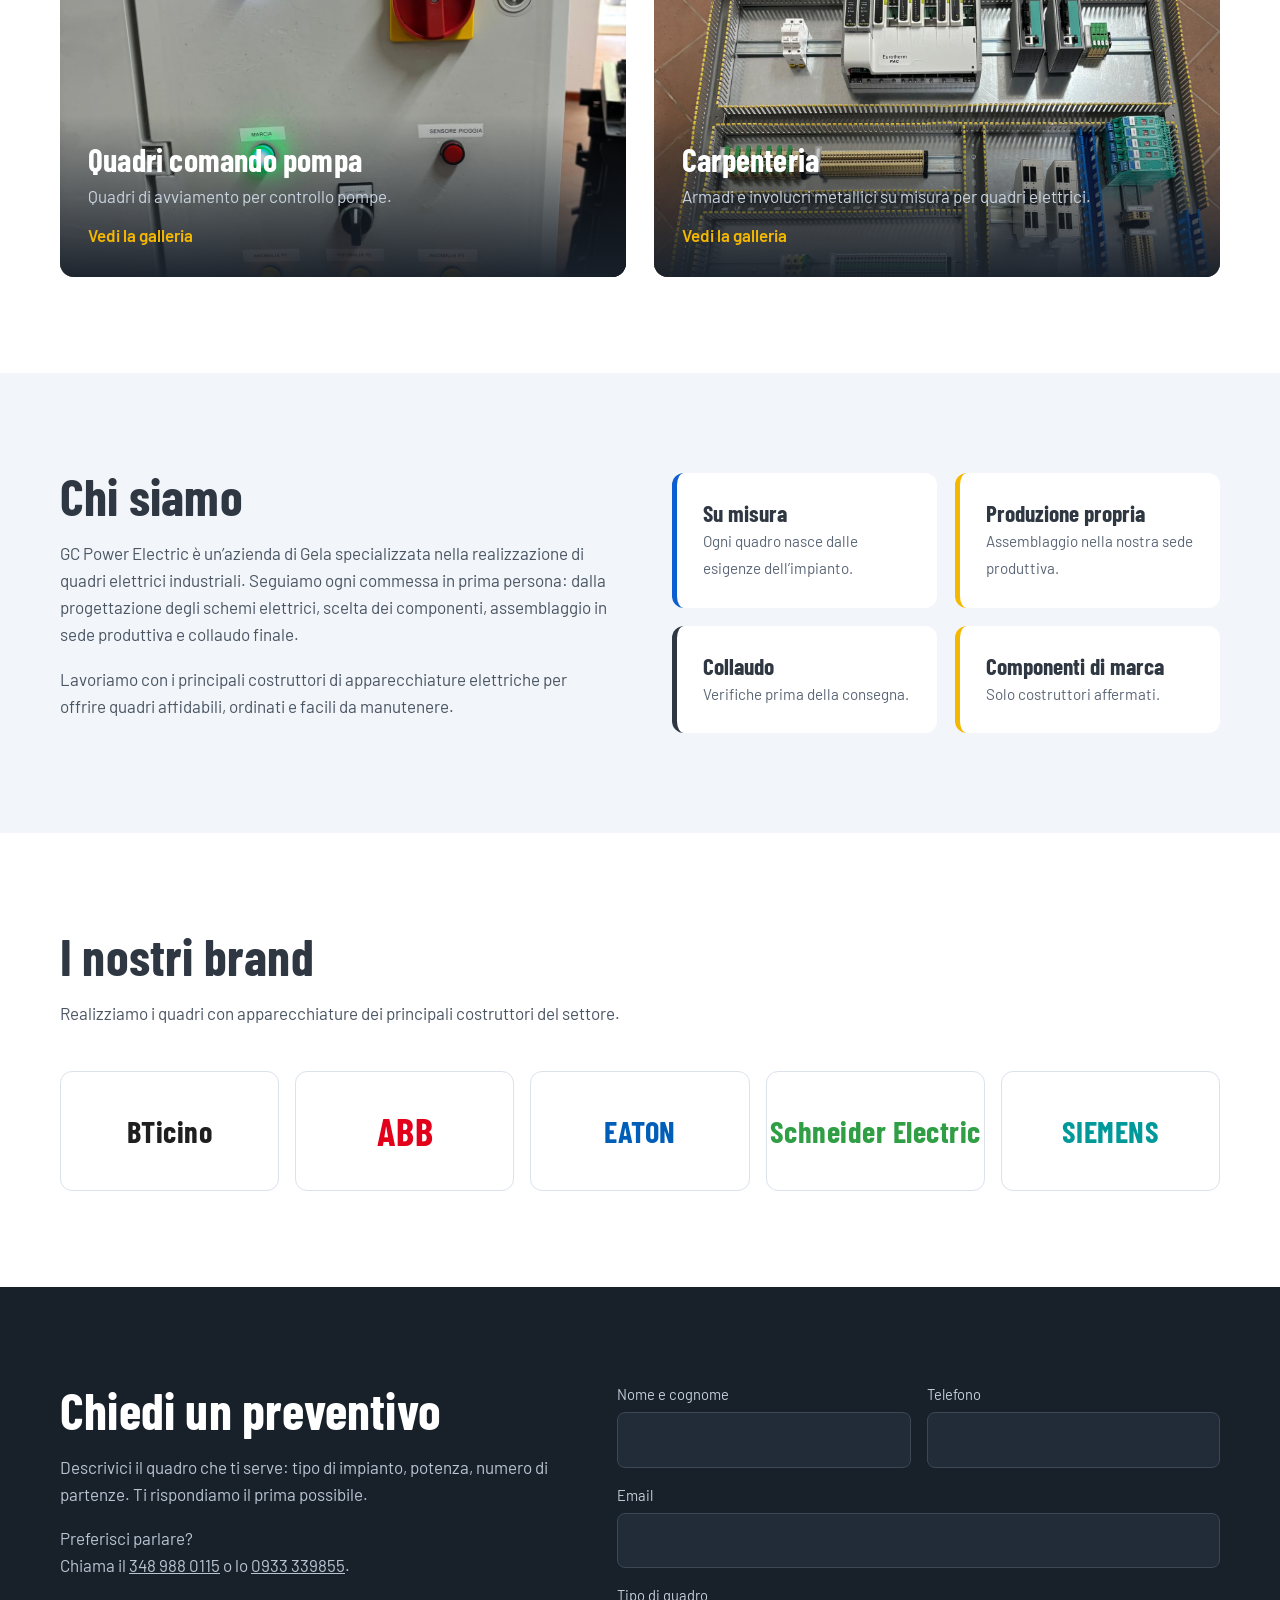
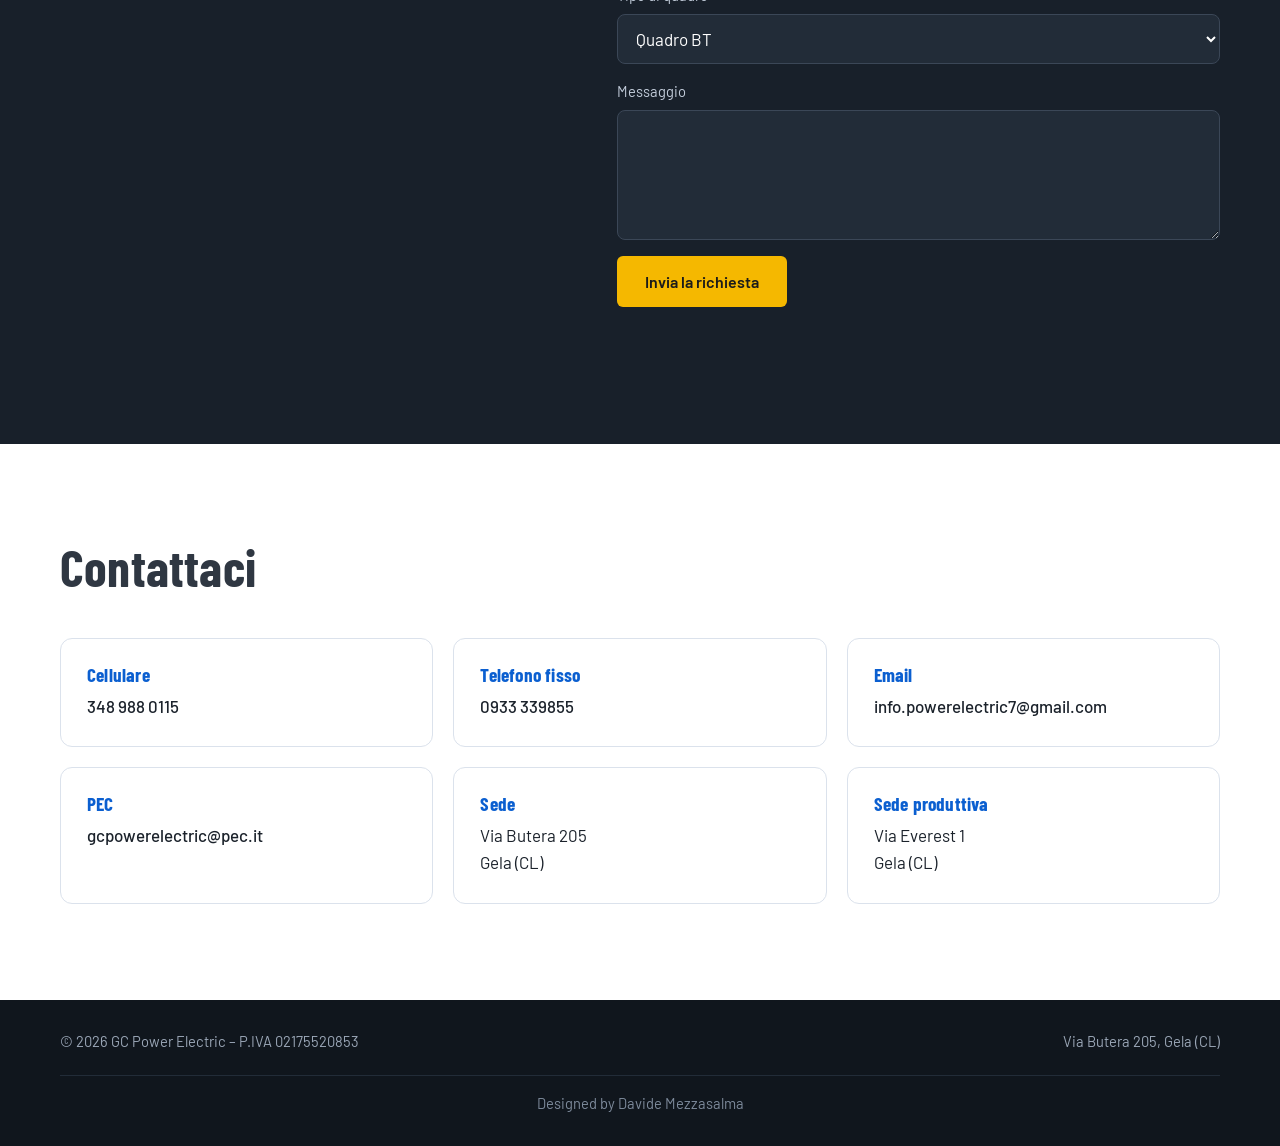
==== commit 9c284081: "update" ====
--- a/index.html
+++ b/index.html
@@ -97,7 +97,7 @@
    <div class="rv">
     <h2>Chiedi un preventivo</h2>
     <p class="lead">Descrivici il quadro che ti serve: tipo di impianto, potenza, numero di partenze. Ti rispondiamo il prima possibile.</p>
-    <p class="lead">Preferisci parlare? Chiama il <a href="tel:+393489880115">348 988 0115</a> o lo <a href="tel:+390933339855">0933 339855</a>.</p>
+    <p class="lead">Preferisci parlare? <br> Chiama il <a href="tel:+393489880115">348 988 0115</a> o lo <a href="tel:+390933339855">0933 339855</a>.</p>
    </div>
    <form id="qf" class="rv">
     <div class="f"><label for="n">Nome e cognome</label><input id="n" required autocomplete="name"></div>
--- a/style.css
+++ b/style.css
@@ -163,6 +163,10 @@
 .brands{grid-template-columns:repeat(2,1fr)}
 .cgrid,.gal{grid-template-columns:1fr 1fr}
 section{padding:70px 0}
+.hero h1 {
+    font-size: 2.5rem;
+    line-height: 1.1;
+}
 }
 @media(max-width:620px){
 .cards,.cgrid,.gal,form{grid-template-columns:1fr}
@@ -188,5 +192,5 @@
 }
 
 @media(max-width:960px){
-  .hero{min-height:auto;padding:90px 0 20px}
+  .hero{min-height:auto;padding:90px 0 60px}
 }
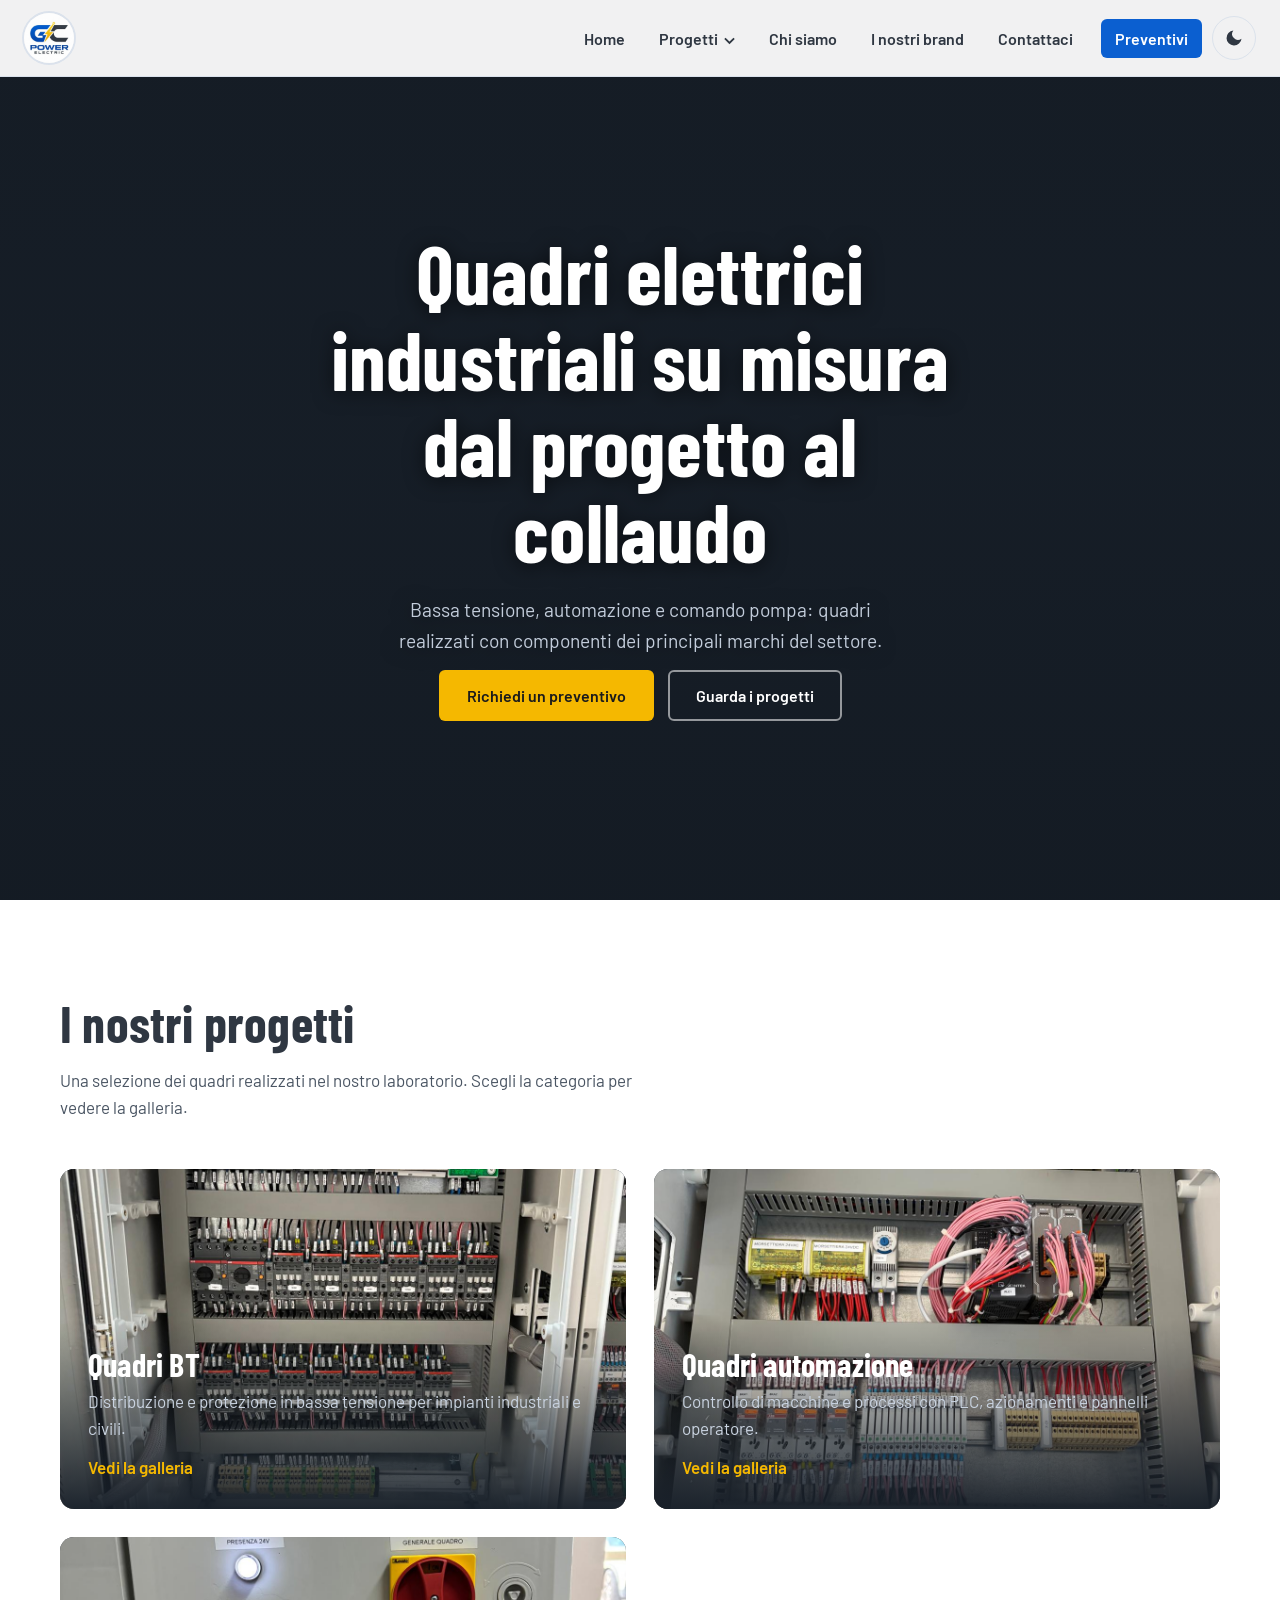
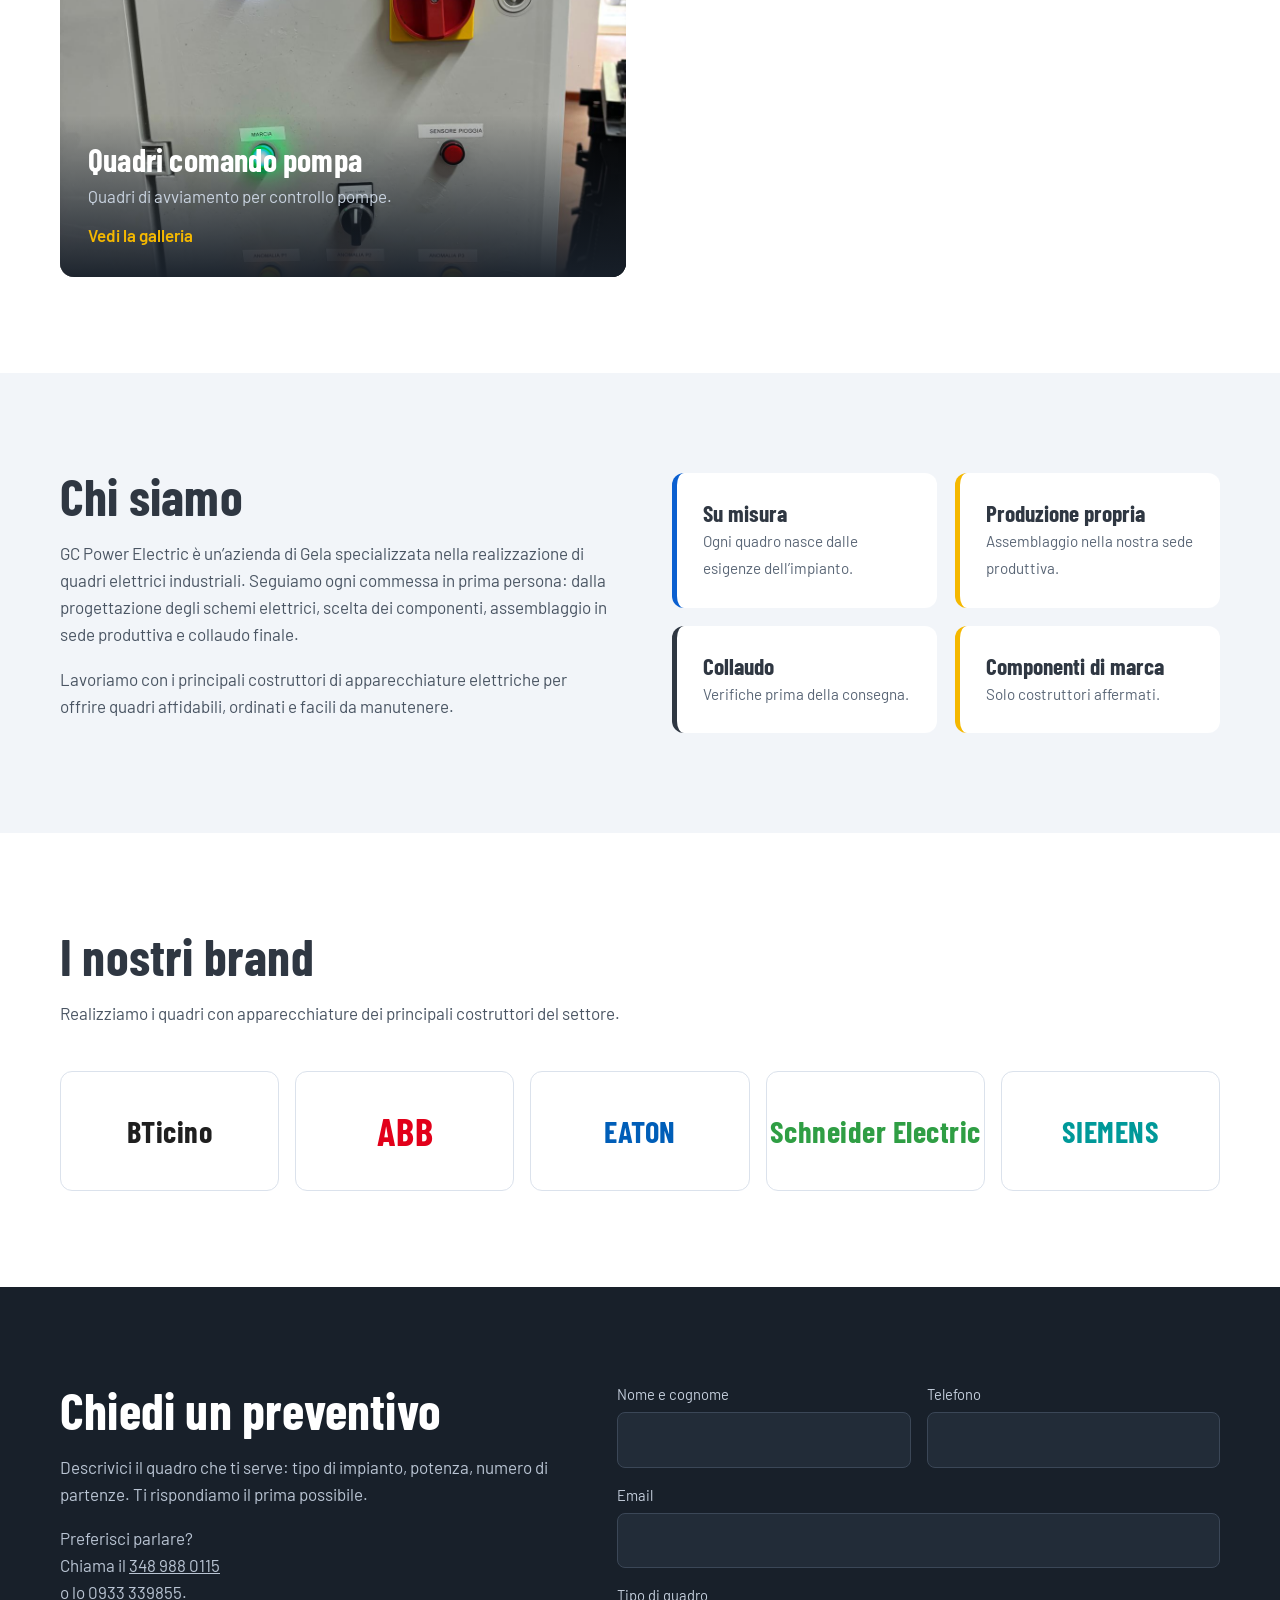
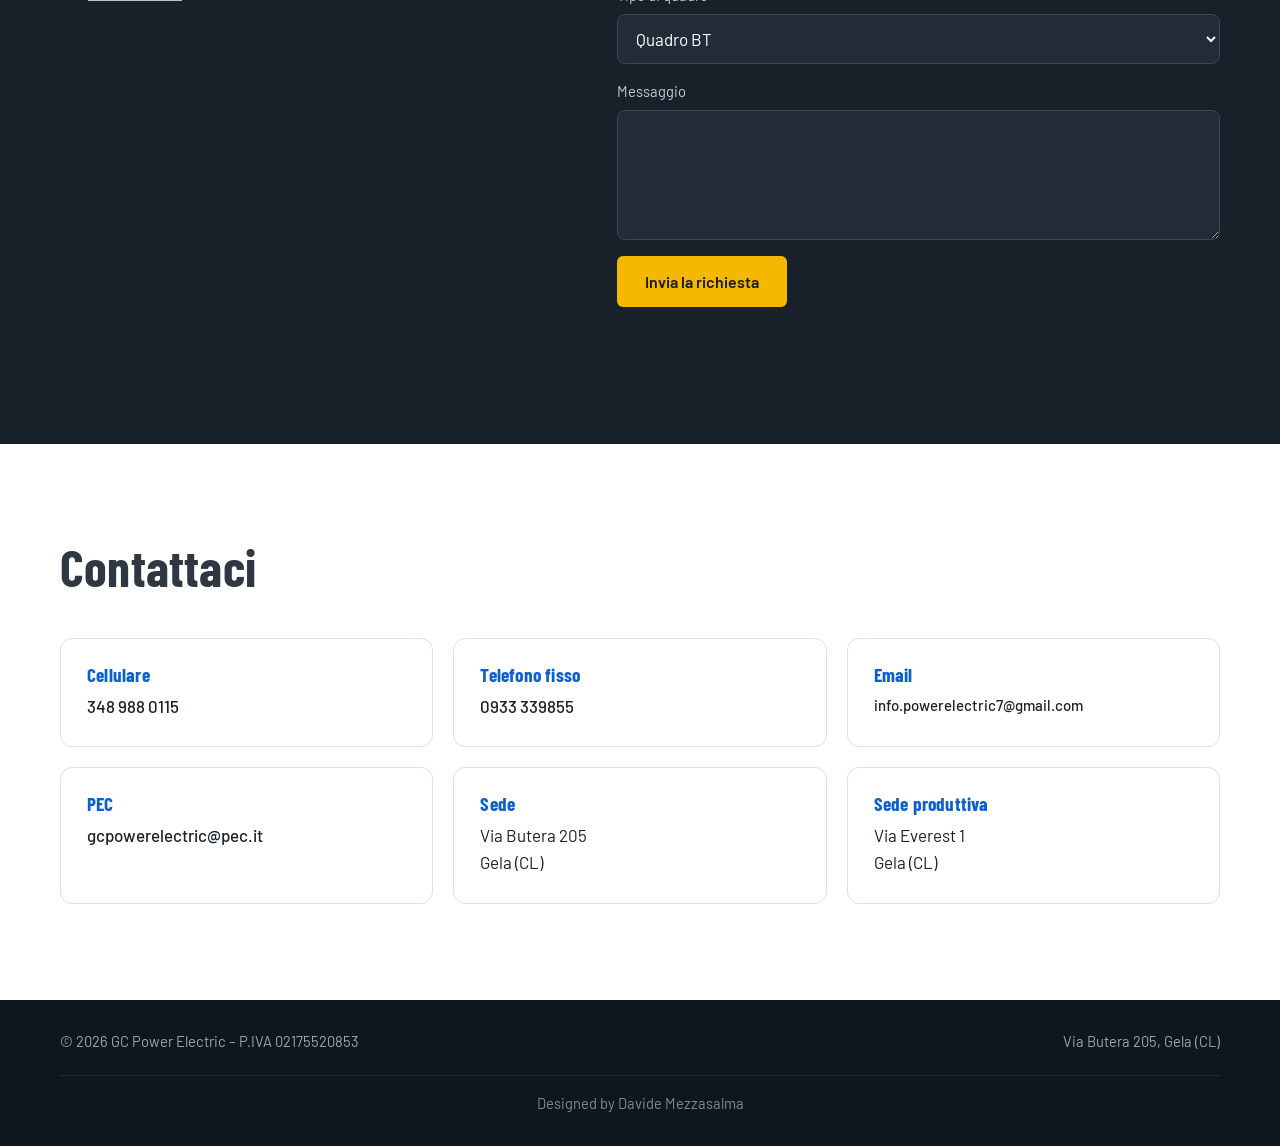
==== commit 7a7c1358: "update" ====
--- a/index.html
+++ b/index.html
@@ -23,7 +23,7 @@
     <li><a href="#home">Home</a></li>
     <li class="has-sub">
      <button class="sub-btn" aria-expanded="false" aria-haspopup="true">Progetti<svg viewBox="0 0 12 8" fill="none" stroke="currentColor" stroke-width="2"><path d="M1 1.5l5 5 5-5"/></svg></button>
-     <div class="menu"><a href="#quadri-bt">Quadri BT</a><a href="#quadri-automazione">Quadri automazione</a><a href="#quadri-comando-pompa">Quadri comando pompa</a><a href="#carpenteria">Carpenteria</a></div>
+     <div class="menu"><a href="#quadri-bt">Quadri BT</a><a href="#quadri-automazione">Quadri automazione</a><a href="#quadri-comando-pompa">Quadri comando pompa</a></div>
     </li>
     <li><a href="#chi-siamo">Chi siamo</a></li>
     <li><a href="#brand">I nostri brand</a></li>
@@ -57,7 +57,6 @@
     <a class="pcard rv" href="#quadri-bt"><div data-art="bt"></div><div class="txt"><h3>Quadri BT</h3><p>Distribuzione e protezione in bassa tensione per impianti industriali e civili.</p><span class="go">Vedi la galleria</span></div></a>
     <a class="pcard rv" href="#quadri-automazione"><div data-art="auto"></div><div class="txt"><h3>Quadri automazione</h3><p>Controllo di macchine e processi con PLC, azionamenti e pannelli operatore.</p><span class="go">Vedi la galleria</span></div></a>
     <a class="pcard rv" href="#quadri-comando-pompa"><div data-art="pump"></div><div class="txt"><h3>Quadri comando pompa</h3><p>Quadri di avviamento per controllo pompe.</p><span class="go">Vedi la galleria</span></div></a>
-    <a class="pcard rv" href="#carpenteria"><div data-art="carp"></div><div class="txt"><h3>Carpenteria</h3><p>Armadi e involucri metallici su misura per quadri elettrici.</p><span class="go">Vedi la galleria</span></div></a>
    </div>
   </div>
  </section>
@@ -97,7 +96,7 @@
    <div class="rv">
     <h2>Chiedi un preventivo</h2>
     <p class="lead">Descrivici il quadro che ti serve: tipo di impianto, potenza, numero di partenze. Ti rispondiamo il prima possibile.</p>
-    <p class="lead">Preferisci parlare? <br> Chiama il <a href="tel:+393489880115">348 988 0115</a> o lo <a href="tel:+390933339855">0933 339855</a>.</p>
+    <p class="lead">Preferisci parlare? <br> Chiama il <a href="tel:+393489880115">348 988 0115</a><br> o lo <a href="tel:+390933339855">0933 339855</a>.</p>
    </div>
    <form id="qf" class="rv">
     <div class="f"><label for="n">Nome e cognome</label><input id="n" required autocomplete="name"></div>
@@ -117,7 +116,7 @@
    <div class="cgrid">
     <div class="c rv"><h3>Cellulare</h3><a href="tel:+393489880115">348 988 0115</a></div>
     <div class="c rv"><h3>Telefono fisso</h3><a href="tel:+390933339855">0933 339855</a></div>
-    <div class="c rv"><h3>Email</h3><a href="mailto:info.powerelectric7@gmail.com">info.powerelectric7@gmail.com</a></div>
+    <div class="c rv" style="font-size: 15px;"><h3>Email</h3><a href="mailto:info.powerelectric7@gmail.com">info.powerelectric7@gmail.com</a></div>
     <div class="c rv"><h3>PEC</h3><a href="mailto:gcpowerelectric@pec.it">gcpowerelectric@pec.it</a></div>
     <div class="c rv"><h3>Sede</h3><p>Via Butera 205<br>Gela (CL)</p></div>
     <div class="c rv"><h3>Sede produttiva</h3><p>Via Everest 1<br>Gela (CL)</p></div>
@@ -159,9 +158,6 @@
    <img src="FOTO/foto-pompa2.jpg">
    <img src="FOTO/foto-pompa3.jpg">
 </template>
-<template data-page="carpenteria" data-cover="FOTO/carpenteria-1.jpeg">
-  <!-- Foto Carpenteria: aggiungi qui le righe <img> -->
-   <img src="FOTO/carpenteria-1.jpeg">
 </template>
 
 <script src="script.js"></script>
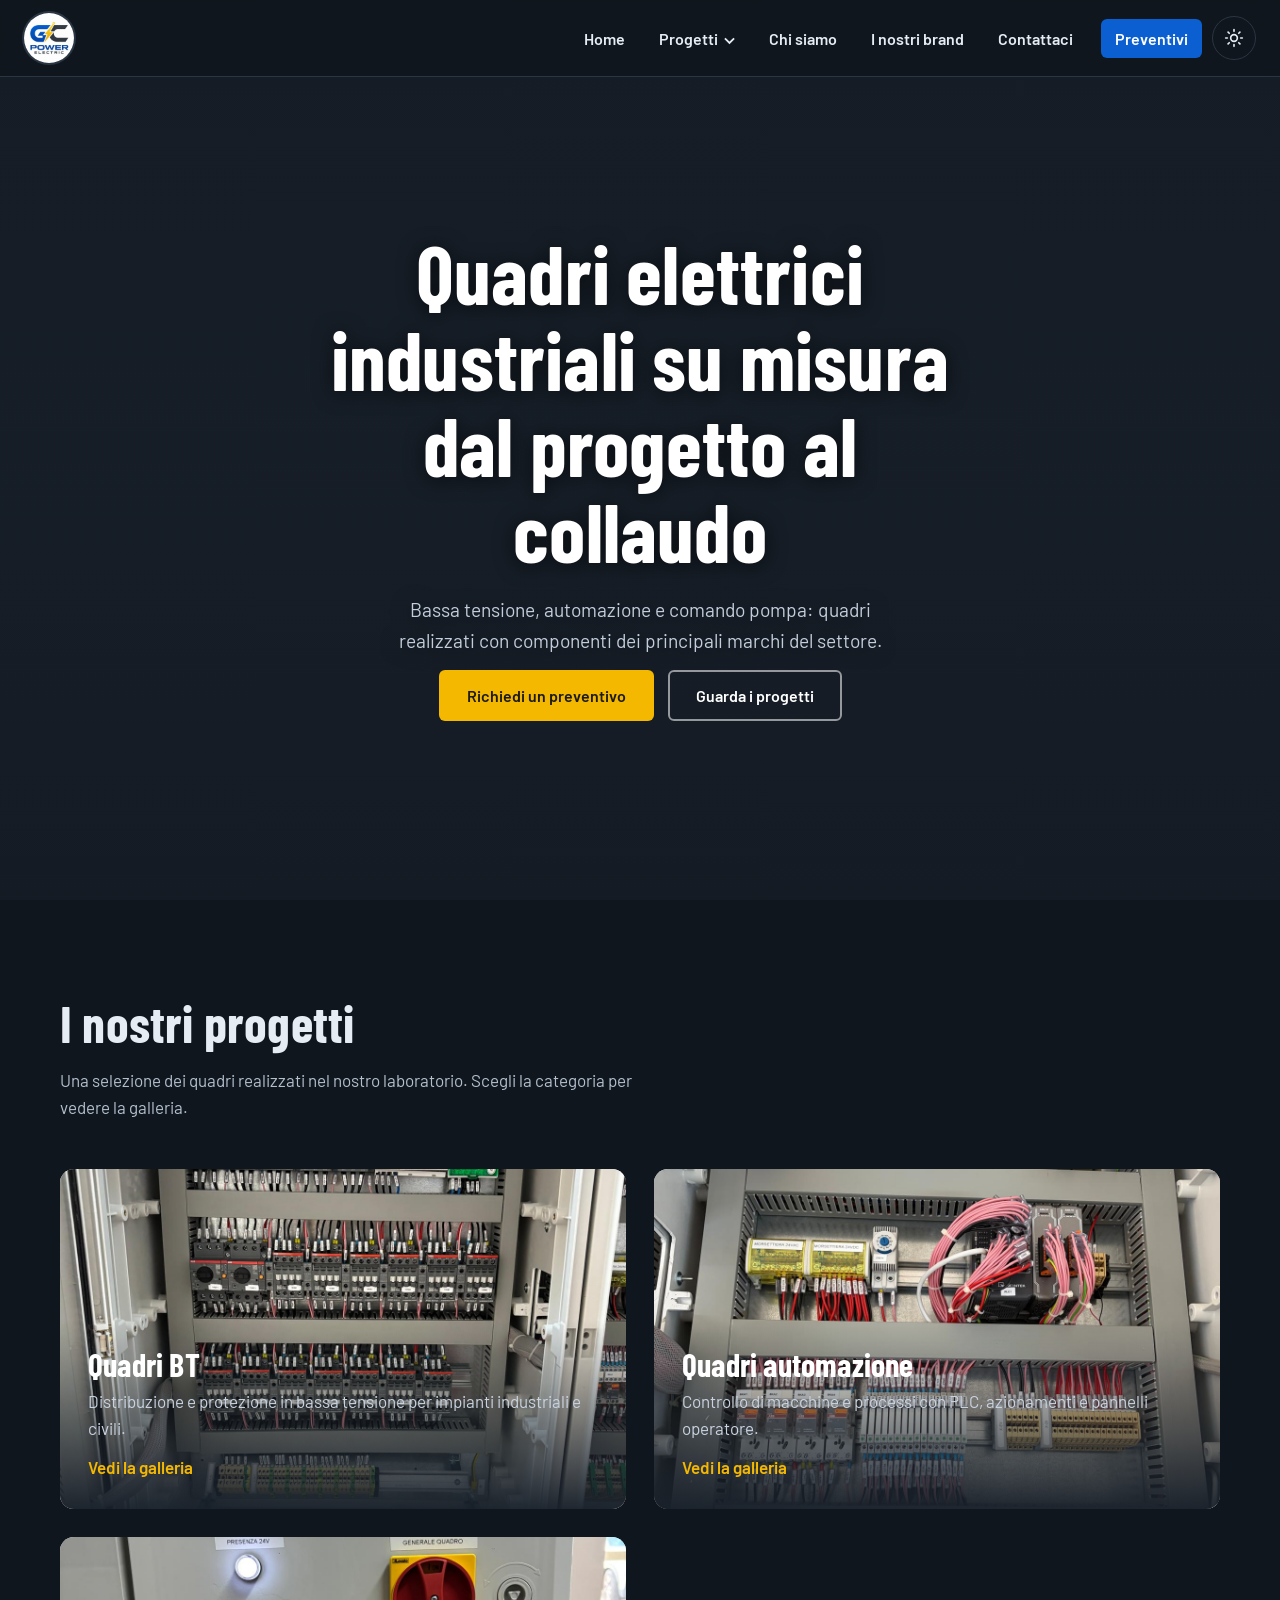
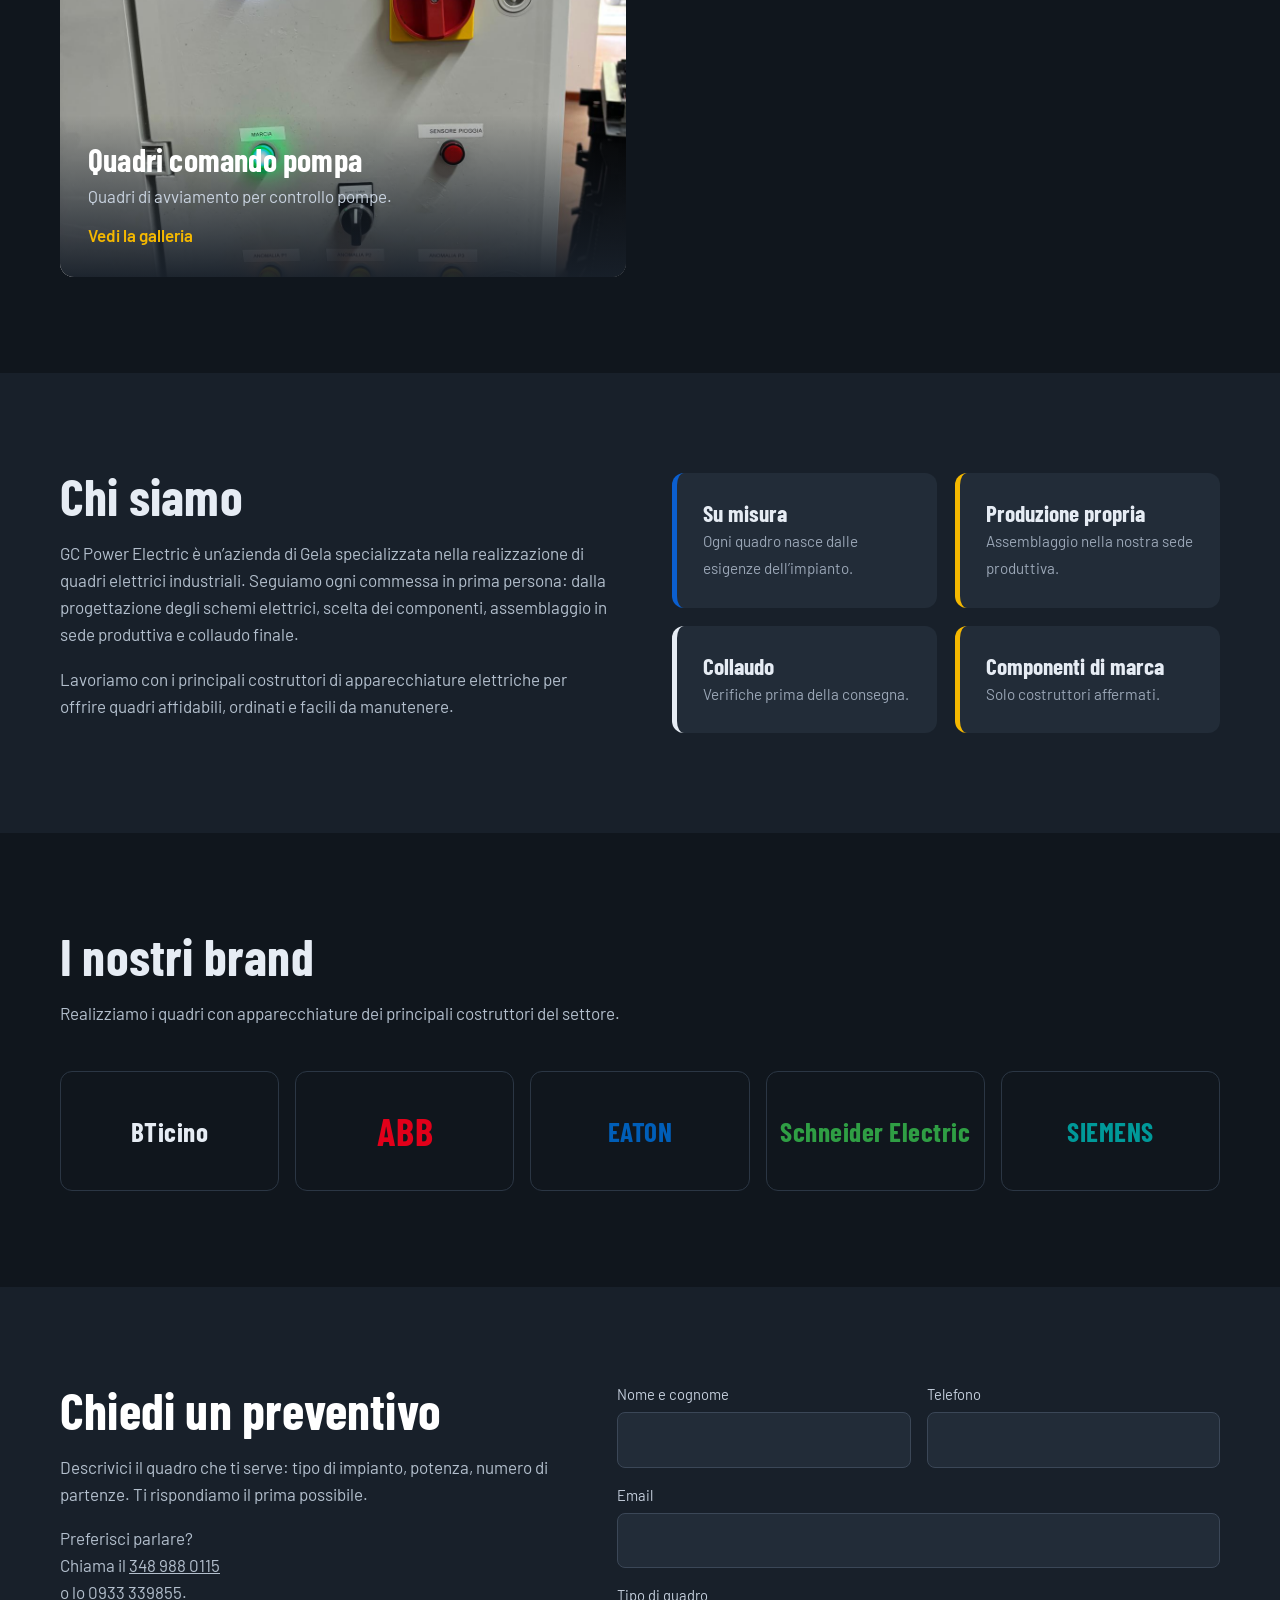
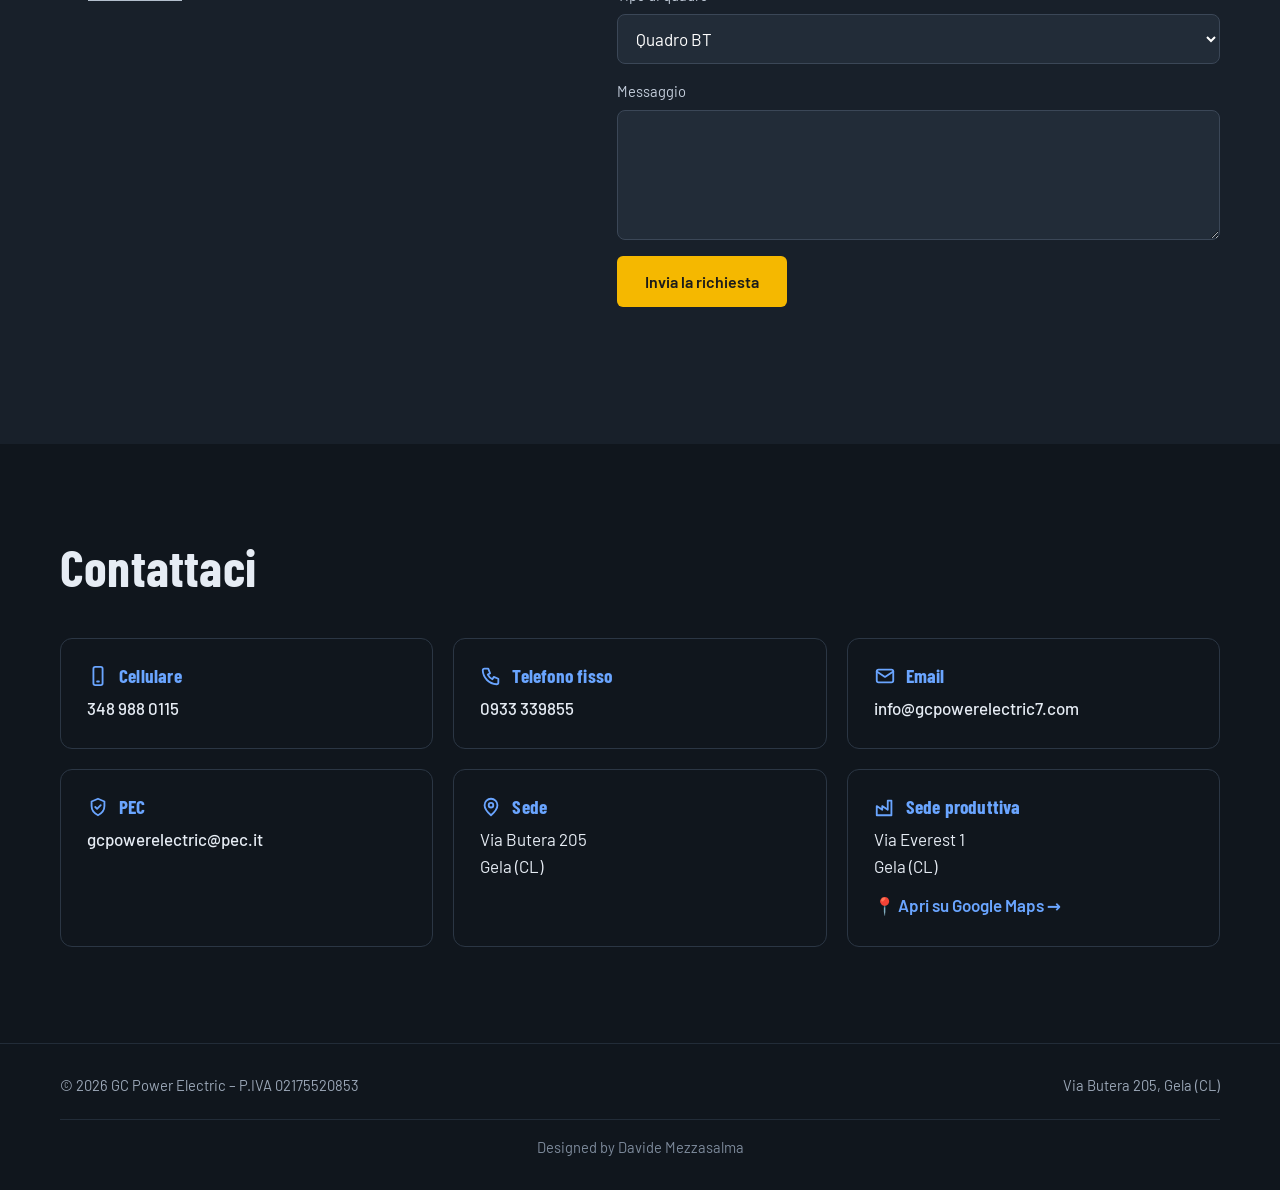
==== commit cfed80d5: "update" ====
--- a/index.html
+++ b/index.html
@@ -5,7 +5,7 @@
 <meta name="viewport" content="width=device-width, initial-scale=1, viewport-fit=cover">
 <title>GC Power Electric – Quadri elettrici industriali</title>
 <meta name="description" content="GC Power Electric progetta e costruisce quadri elettrici industriali di bassa tensione e di automazione a Gela (CL).">
-<script>try{if(localStorage.getItem('gc-theme')==='dark')document.documentElement.setAttribute('data-theme','dark')}catch(e){}</script>
+<script>var t;try{t=localStorage.getItem('gc-theme')}catch(e){}if(t!=='light')document.documentElement.setAttribute('data-theme','dark')</script>
 <link rel="preconnect" href="https://fonts.googleapis.com">
 <link rel="preconnect" href="https://fonts.gstatic.com" crossorigin>
 <link href="https://fonts.googleapis.com/css2?family=Barlow+Condensed:wght@500;600;700&family=Barlow:wght@400;500;600&display=swap" rel="stylesheet">
@@ -114,13 +114,13 @@
   <div class="wrap">
    <h2 class="rv">Contattaci</h2>
    <div class="cgrid">
-    <div class="c rv"><h3>Cellulare</h3><a href="tel:+393489880115">348 988 0115</a></div>
-    <div class="c rv"><h3>Telefono fisso</h3><a href="tel:+390933339855">0933 339855</a></div>
-    <div class="c rv" style="font-size: 15px;"><h3>Email</h3><a href="mailto:info.powerelectric7@gmail.com">info.powerelectric7@gmail.com</a></div>
-    <div class="c rv"><h3>PEC</h3><a href="mailto:gcpowerelectric@pec.it">gcpowerelectric@pec.it</a></div>
-    <div class="c rv"><h3>Sede</h3><p>Via Butera 205<br>Gela (CL)</p></div>
-    <div class="c rv"><h3>Sede produttiva</h3><p>Via Everest 1<br>Gela (CL)</p></div>
-   </div>
+ <div class="c rv"><h3><svg viewBox="0 0 24 24"><rect x="7" y="2" width="10" height="20" rx="2"/><path d="M11 18h2"/></svg>Cellulare</h3><a href="tel:+393489880115">348 988 0115</a></div>
+ <div class="c rv"><h3><svg viewBox="0 0 24 24"><path d="M5 4h4l2 5-2.5 1.5a11 11 0 0 0 5 5L15 13l5 2v4a2 2 0 0 1-2 2A16 16 0 0 1 3 6a2 2 0 0 1 2-2z"/></svg>Telefono fisso</h3><a href="tel:+390933339855">0933 339855</a></div>
+ <div class="c rv"><h3><svg viewBox="0 0 24 24"><rect x="3" y="5" width="18" height="14" rx="2"/><path d="M3 7l9 6 9-6"/></svg>Email</h3><a href="mailto:info@gcpowerelectric7.com">info@gcpowerelectric7.com</a></div>
+ <div class="c rv"><h3><svg viewBox="0 0 24 24"><path d="M12 3l7 3v5c0 5-3 8-7 10-4-2-7-5-7-10V6z"/><path d="M9 12l2 2 4-4"/></svg>PEC</h3><a href="mailto:gcpowerelectric@pec.it">gcpowerelectric@pec.it</a></div>
+ <div class="c rv"><h3><svg viewBox="0 0 24 24"><path d="M12 21s7-6.2 7-11a7 7 0 1 0-14 0c0 4.8 7 11 7 11z"/><circle cx="12" cy="10" r="2.5"/></svg>Sede</h3><p>Via Butera 205<br>Gela (CL)</p></div>
+ <a class="c rv" href="https://www.google.com/maps/search/?api=1&query=Via+Everest+1,+Gela" target="_blank" rel="noopener"><h3><svg viewBox="0 0 24 24"><path d="M3 21V11l6 4v-4l6 4V5h4v16z"/></svg>Sede produttiva</h3><p>Via Everest 1<br>Gela (CL)</p><span class="maplink">📍 Apri su Google Maps →</span></a>
+</div>
   </div>
  </section>
 </main>
--- a/style.css
+++ b/style.css
@@ -75,7 +75,7 @@
 
 /* brand */
 .brands{display:grid;grid-template-columns:repeat(5,1fr);gap:16px;margin-top:44px}
-.brand-tile{height:120px;border:1px solid var(--line);border-radius:12px;display:grid;place-items:center;font:700 1.9rem var(--head);letter-spacing:.5px;transition:transform .3s,box-shadow .3s,border-color .3s}
+.brand-tile{height:120px;border:1px solid var(--line);border-radius:12px;display:grid;place-items:center;font:700 1.7rem var(--head);letter-spacing:.5px;transition:transform .3s,box-shadow .3s,border-color .3s}
 .brand-tile:hover{transform:translateY(-5px);box-shadow:0 16px 30px rgba(24,32,42,.12);border-color:var(--blue)}
 
 /* preventivi */
@@ -193,4 +193,13 @@
 
 @media(max-width:960px){
   .hero{min-height:auto;padding:90px 0 60px}
-}+}
+
+a.c{display:block;text-decoration:none;cursor:pointer}
+a.c:hover{box-shadow:0 14px 30px rgba(11,95,208,.15)}
+.maplink{display:inline-block;margin-top:12px;color:var(--blue);font-weight:600;transition:transform .3s}
+a.c:hover .maplink{transform:translateX(6px)}
+[data-theme="dark"] .maplink{color:#6aa5ff}
+
+.c h3{display:flex;align-items:center;gap:10px}
+.c h3 svg{width:22px;height:22px;flex:none;fill:none;stroke:currentColor;stroke-width:2;stroke-linecap:round;stroke-linejoin:round}
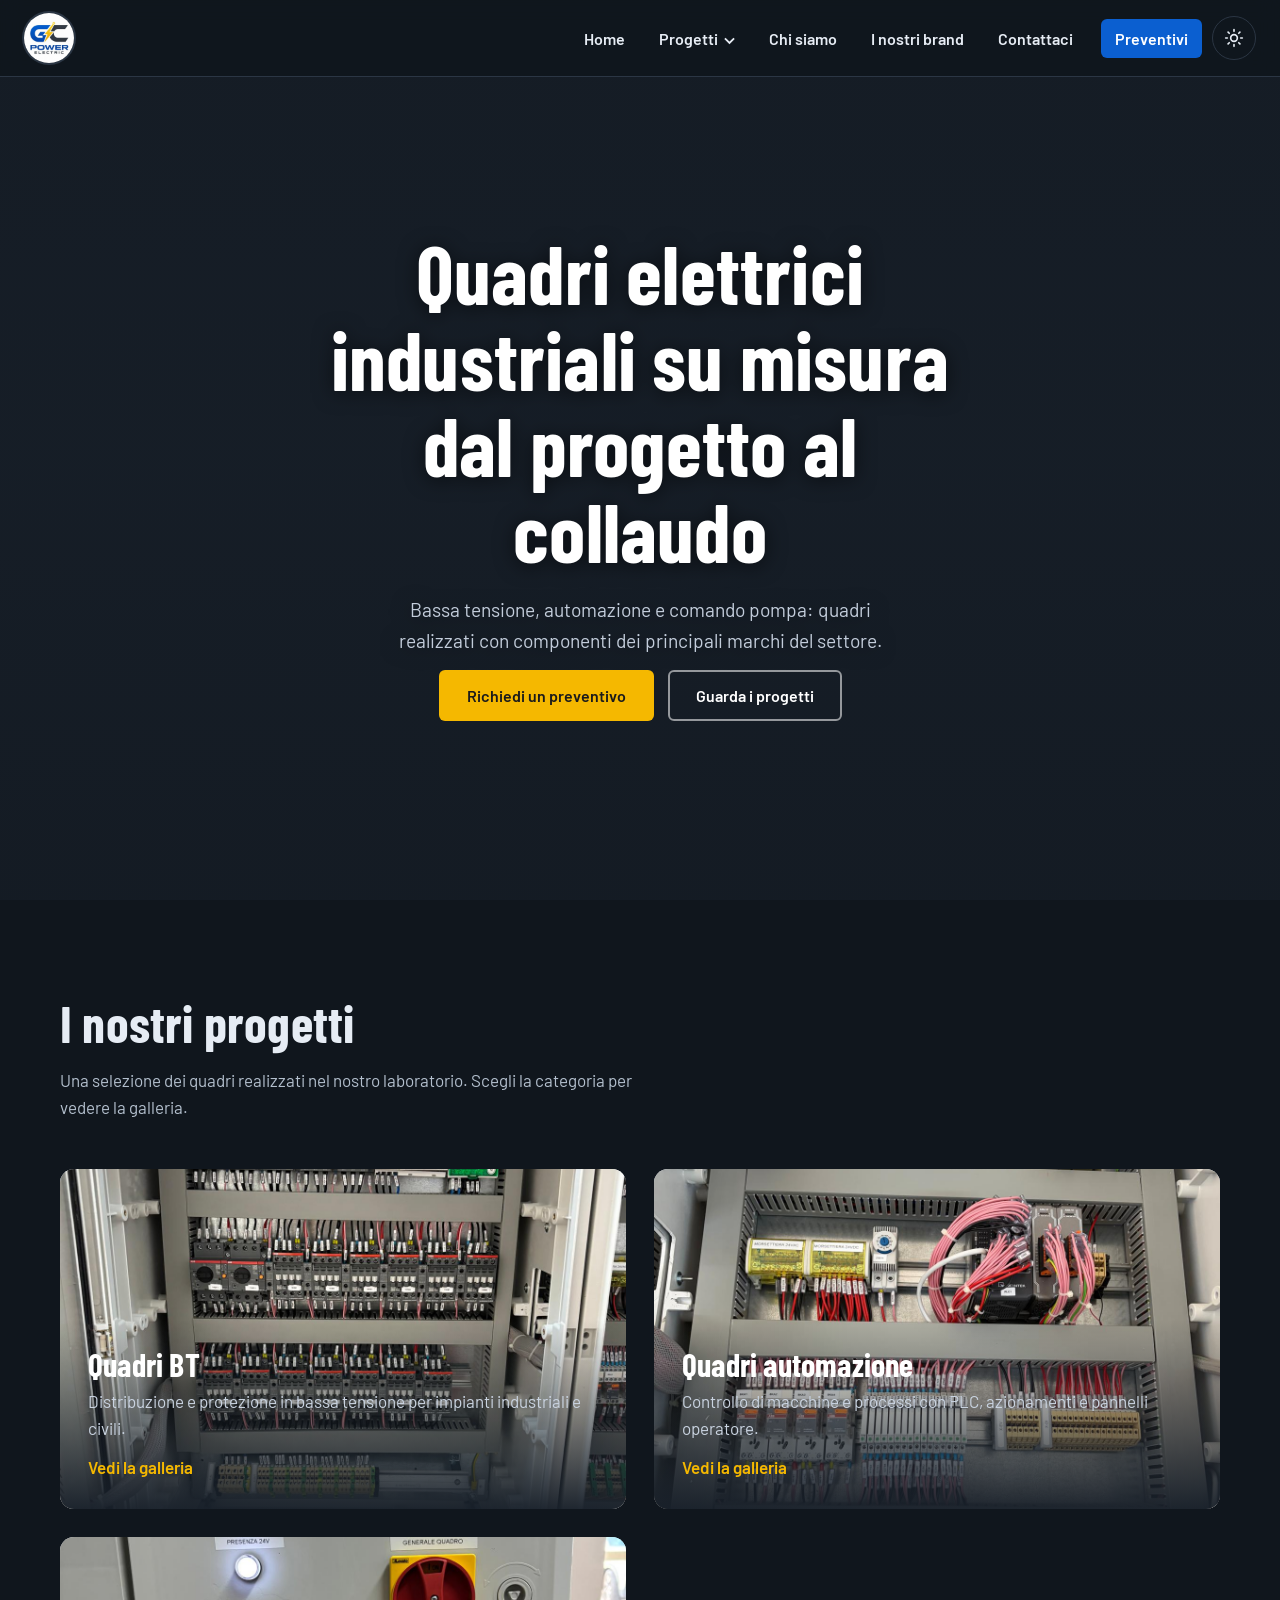
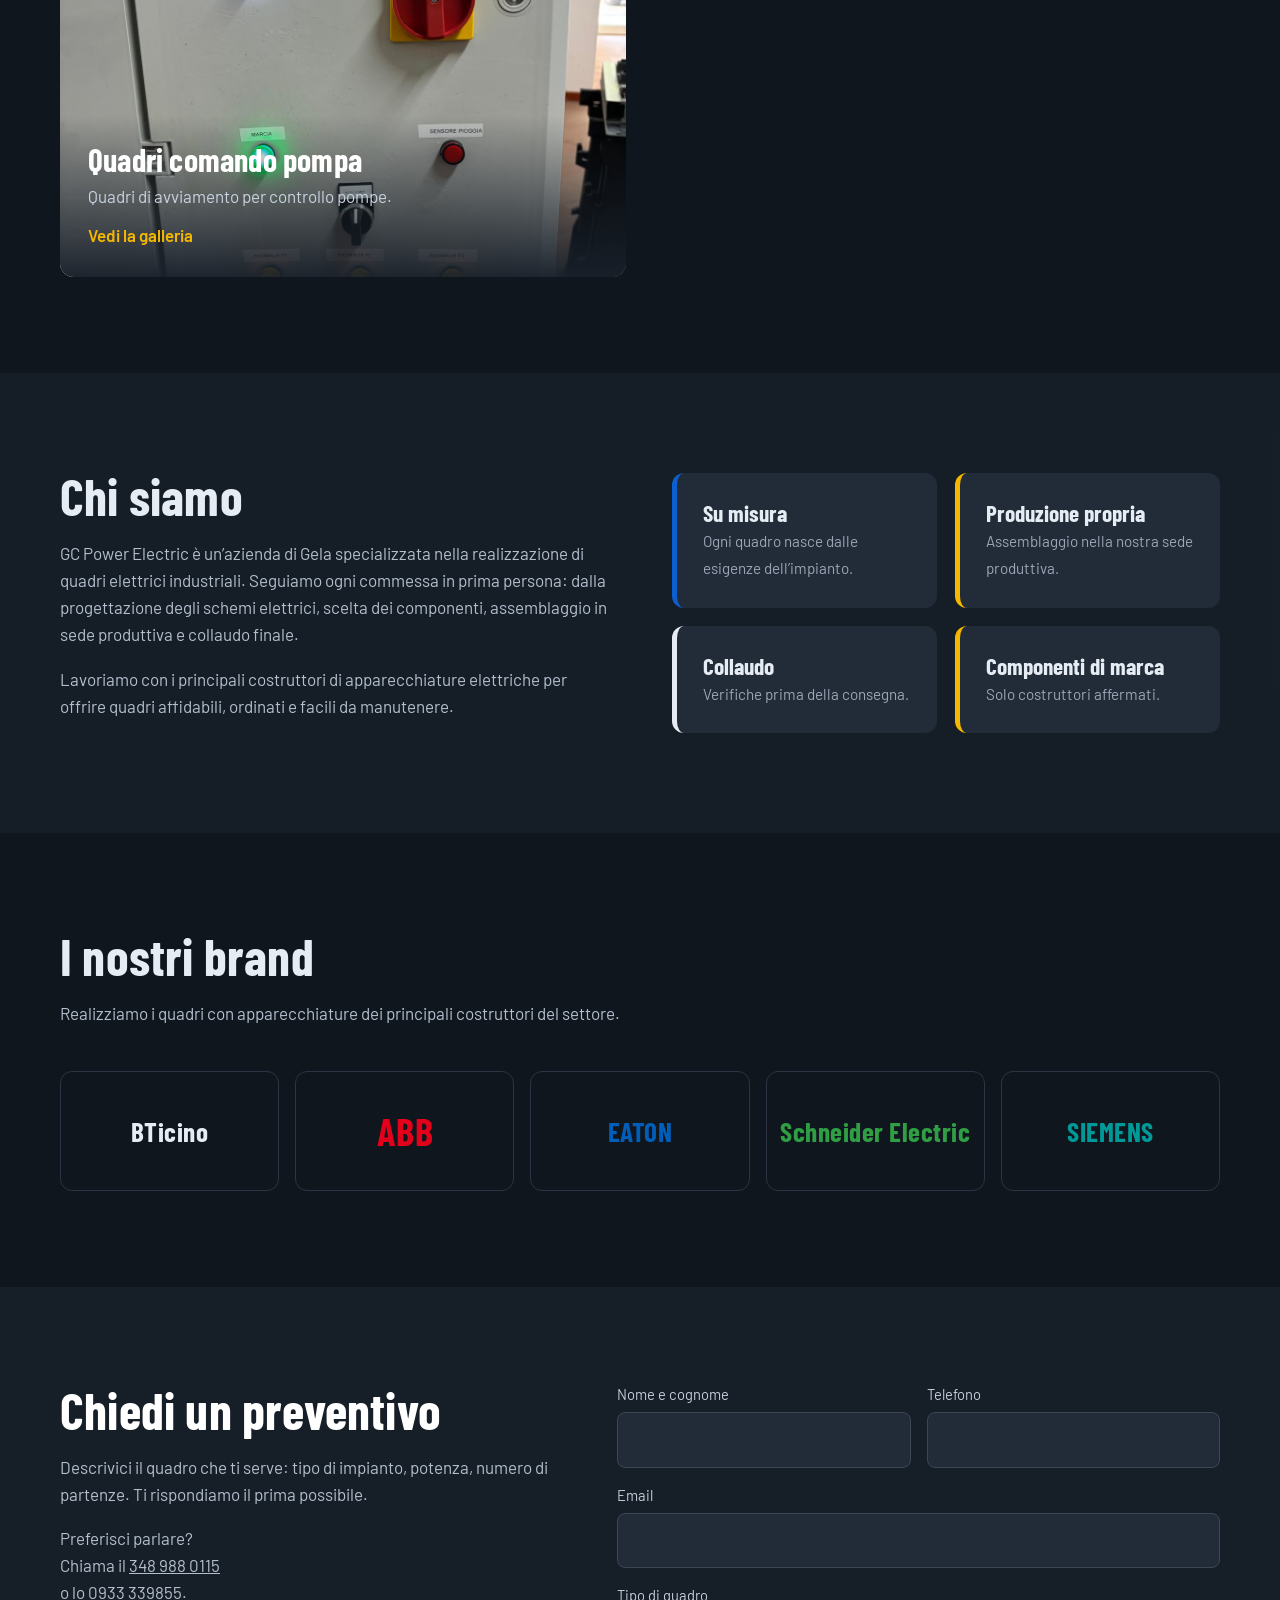
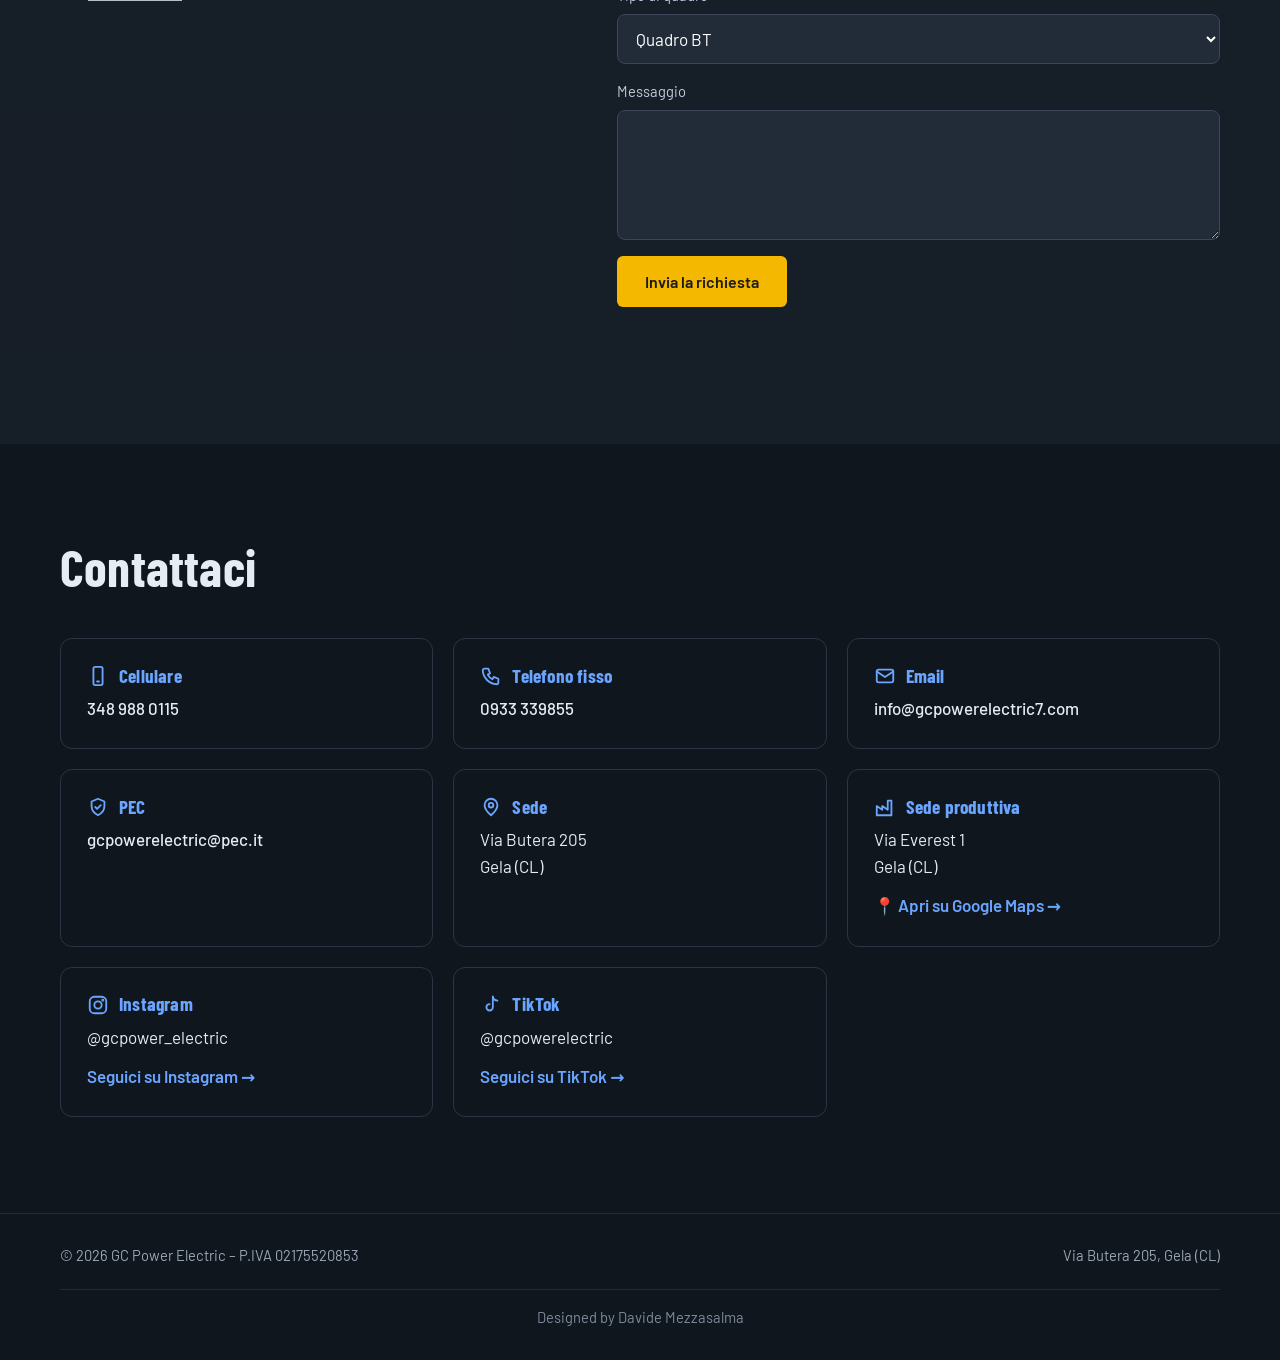
==== commit 7f798c64: "update" ====
--- a/index.html
+++ b/index.html
@@ -13,6 +13,23 @@
 <link rel="icon" type="image/jpeg" href="favicon.png">
 </head>
 <body>
+  <svg class="bgfx" viewBox="0 0 1600 1000" preserveAspectRatio="xMidYMid slice" aria-hidden="true">
+ <g class="tr">
+  <path d="M-20 120H380L440 180H900L960 120H1620"/>
+  <path d="M-20 340H260L320 400H700L760 460H1180L1240 400H1620"/>
+  <path d="M-20 600H520L580 540H1040L1100 600H1620"/>
+  <path d="M-20 820H300L360 760H820L880 820H1620"/>
+  <path d="M300 -20V160L360 220V520L420 580V1020"/>
+  <path d="M1200 -20V200L1260 260V700L1320 760V1020"/>
+  <circle cx="440" cy="180" r="6"/><circle cx="960" cy="120" r="6"/><circle cx="320" cy="400" r="6"/><circle cx="760" cy="460" r="6"/><circle cx="1240" cy="400" r="6"/><circle cx="580" cy="540" r="6"/><circle cx="1100" cy="600" r="6"/><circle cx="360" cy="760" r="6"/><circle cx="880" cy="820" r="6"/><circle cx="360" cy="220" r="6"/><circle cx="420" cy="580" r="6"/><circle cx="1260" cy="260" r="6"/><circle cx="1320" cy="760" r="6"/>
+ </g>
+ <path class="pl" pathLength="1000" d="M-20 120H380L440 180H900L960 120H1620"/>
+ <path class="pl" pathLength="1000" style="animation-delay:-2s;animation-duration:9s" d="M-20 340H260L320 400H700L760 460H1180L1240 400H1620"/>
+ <path class="pl" pathLength="1000" style="animation-delay:-4s;animation-duration:8s" d="M-20 600H520L580 540H1040L1100 600H1620"/>
+ <path class="pl" pathLength="1000" style="animation-delay:-1s;animation-duration:10s" d="M-20 820H300L360 760H820L880 820H1620"/>
+ <path class="pl" pathLength="1000" style="animation-delay:-5s;animation-duration:7.5s" d="M300 -20V160L360 220V520L420 580V1020"/>
+ <path class="pl" pathLength="1000" style="animation-delay:-3s;animation-duration:8.5s" d="M1200 -20V200L1260 260V700L1320 760V1020"/>
+</svg>
 <header>
  <div class="wrap nav">
   <a class="brand" href="#home" aria-label="GC Power Electric – Home"><img src="[data-uri]" alt="GC Power Electric"></a>
@@ -120,6 +137,8 @@
  <div class="c rv"><h3><svg viewBox="0 0 24 24"><path d="M12 3l7 3v5c0 5-3 8-7 10-4-2-7-5-7-10V6z"/><path d="M9 12l2 2 4-4"/></svg>PEC</h3><a href="mailto:gcpowerelectric@pec.it">gcpowerelectric@pec.it</a></div>
  <div class="c rv"><h3><svg viewBox="0 0 24 24"><path d="M12 21s7-6.2 7-11a7 7 0 1 0-14 0c0 4.8 7 11 7 11z"/><circle cx="12" cy="10" r="2.5"/></svg>Sede</h3><p>Via Butera 205<br>Gela (CL)</p></div>
  <a class="c rv" href="https://www.google.com/maps/search/?api=1&query=Via+Everest+1,+Gela" target="_blank" rel="noopener"><h3><svg viewBox="0 0 24 24"><path d="M3 21V11l6 4v-4l6 4V5h4v16z"/></svg>Sede produttiva</h3><p>Via Everest 1<br>Gela (CL)</p><span class="maplink">📍 Apri su Google Maps →</span></a>
+ <a class="c rv" href="https://www.instagram.com/gcpower_electric?jplx=Yzc5c3c2Znl3YXI3" target="_blank" rel="noopener"><h3><svg viewBox="0 0 24 24"><rect x="3" y="3" width="18" height="18" rx="5"/><circle cx="12" cy="12" r="4"/><circle cx="17.2" cy="6.8" r=".6"/></svg>Instagram</h3><p>@gcpower_electric</p><span class="maplink">Seguici su Instagram →</span></a>
+<a class="c rv" href="https://www.tiktok.com/@gcpowerelectric?_r=1&_t=ZN-9BdxNvxsFa2" target="_blank" rel="noopener"><h3><svg viewBox="0 0 24 24"><path d="M14 3v11.5a3.5 3.5 0 1 1-3.5-3.5"/><path d="M14 3c.5 2.5 2.2 4 5 4.2"/></svg>TikTok</h3><p>@gcpowerelectric</p><span class="maplink">Seguici su TikTok →</span></a>
 </div>
   </div>
  </section>
--- a/style.css
+++ b/style.css
@@ -202,4 +202,14 @@
 [data-theme="dark"] .maplink{color:#6aa5ff}
 
 .c h3{display:flex;align-items:center;gap:10px}
-.c h3 svg{width:22px;height:22px;flex:none;fill:none;stroke:currentColor;stroke-width:2;stroke-linecap:round;stroke-linejoin:round}+.c h3 svg{width:22px;height:22px;flex:none;fill:none;stroke:currentColor;stroke-width:2;stroke-linecap:round;stroke-linejoin:round}
+
+
+.bgfx{position:fixed;inset:0;width:100%;height:100%;z-index:-1;pointer-events:none}
+.bgfx .tr{fill:none;stroke:rgba(11,95,208,.16);stroke-width:2;stroke-linecap:round;stroke-linejoin:round}
+[data-theme="dark"] .bgfx .tr{stroke:rgba(70,130,220,.24)}
+.bgfx .pl{fill:none;stroke:var(--yellow);stroke-width:3;stroke-linecap:round;stroke-linejoin:round;stroke-dasharray:60 940;opacity:.8;animation:flow 7s linear infinite}
+@keyframes flow{from{stroke-dashoffset:0}to{stroke-dashoffset:-1000}}
+.about{background:rgba(242,245,249,.85)}
+[data-theme="dark"] .about{background:rgba(24,32,42,.82)}
+.quote{background:rgba(24,32,42,.9)}
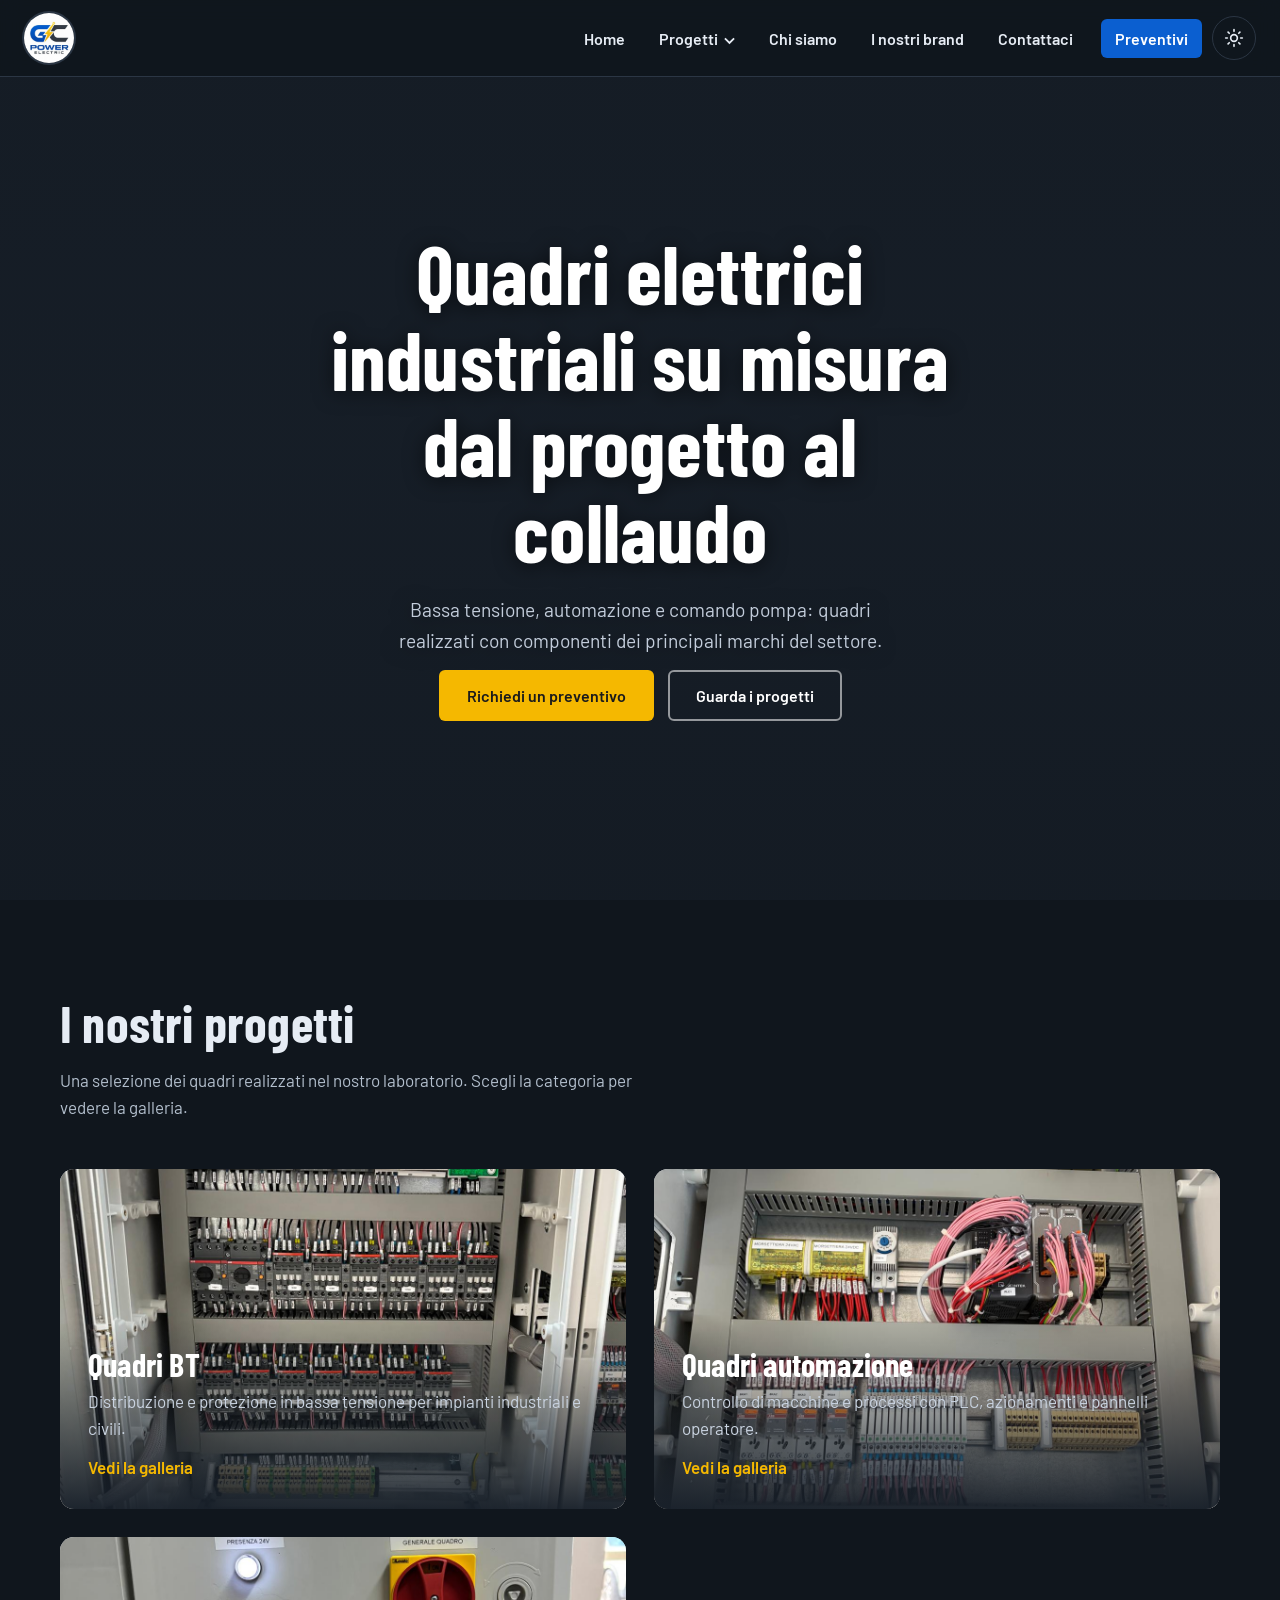
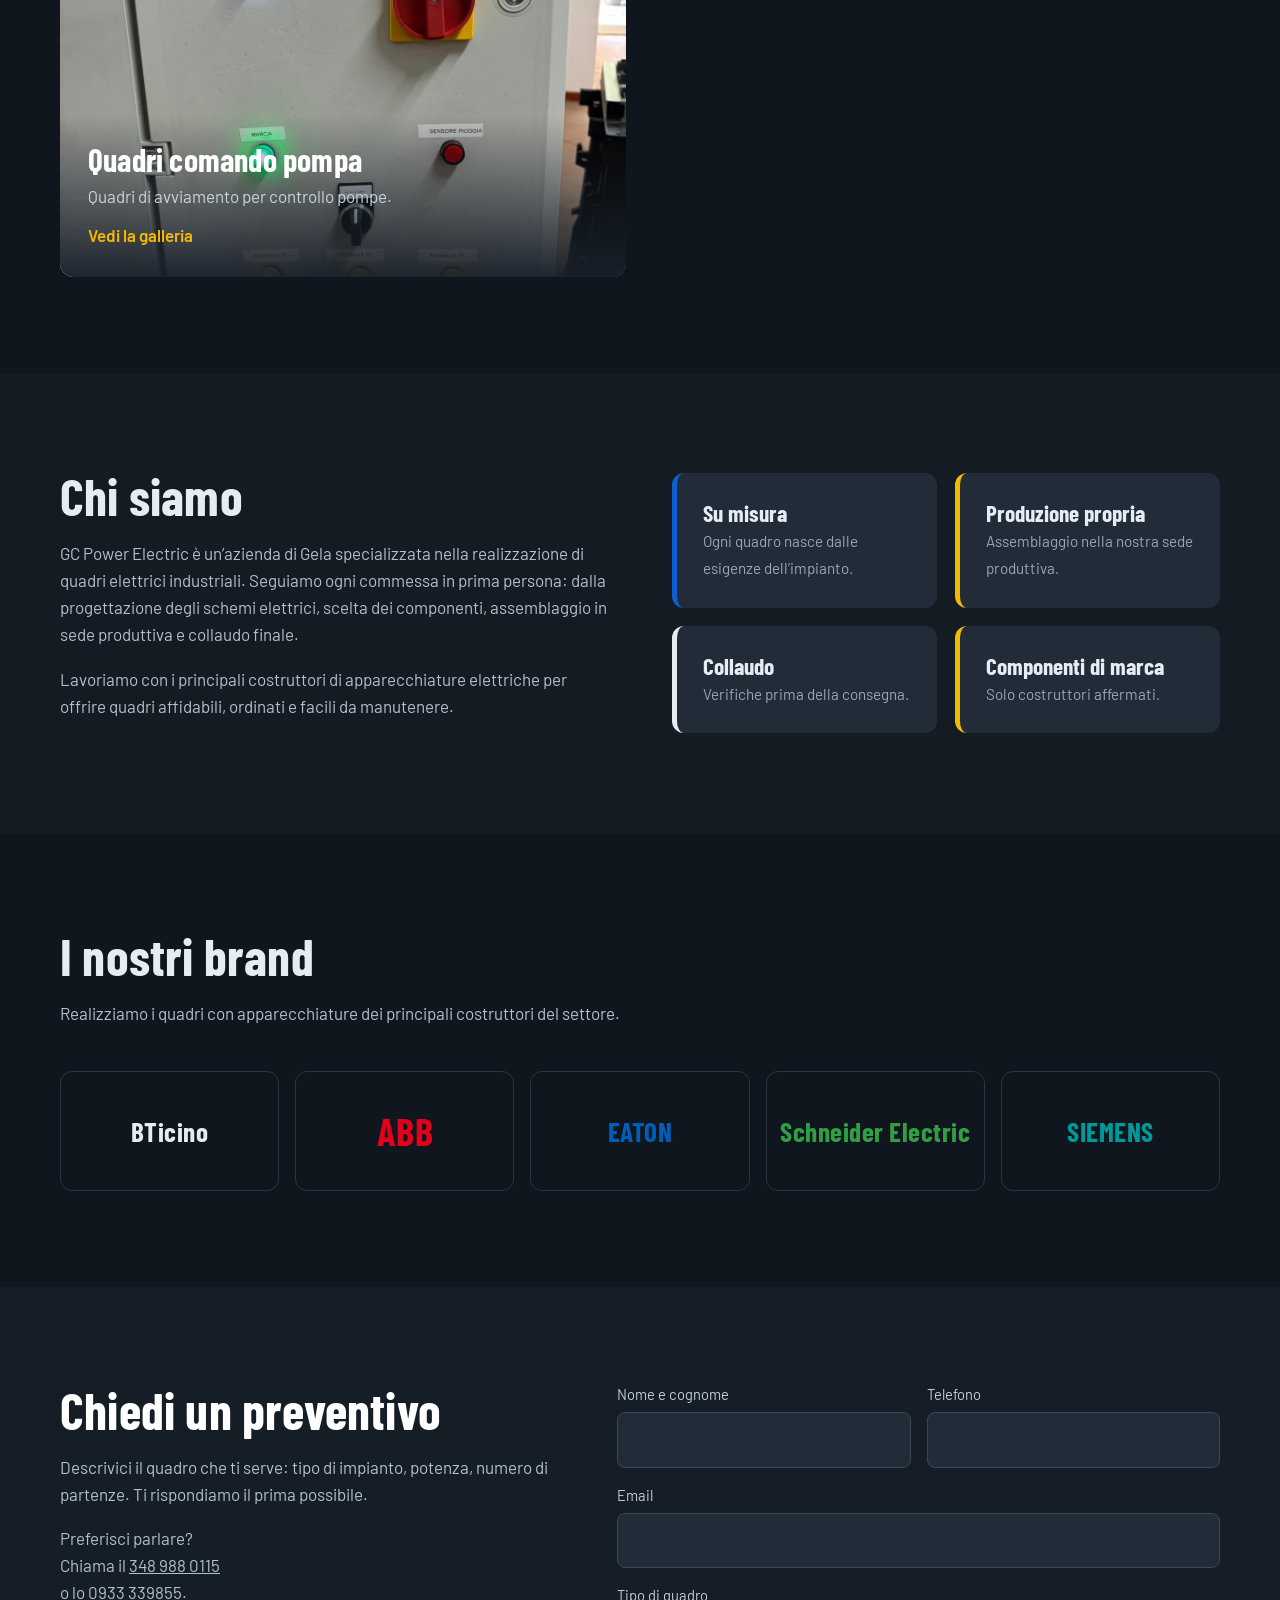
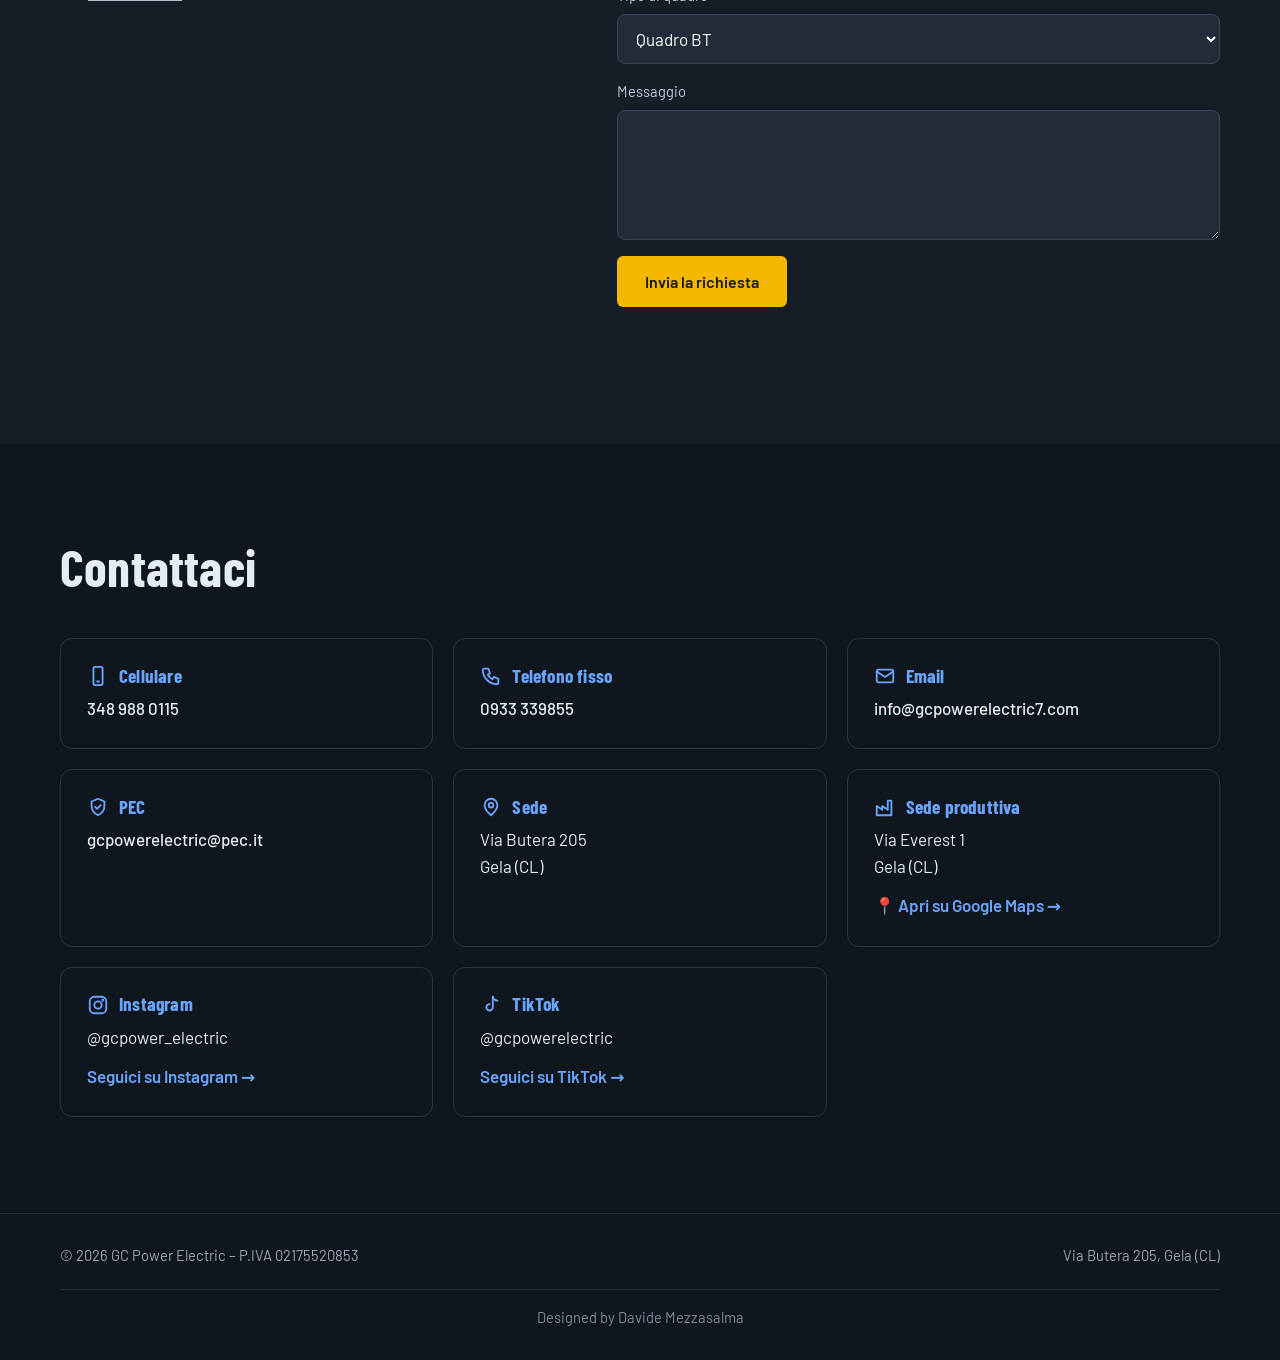
==== commit b2e71a77: "aggiornamento animazioni" ====
--- a/index.html
+++ b/index.html
@@ -13,23 +13,7 @@
 <link rel="icon" type="image/jpeg" href="favicon.png">
 </head>
 <body>
-  <svg class="bgfx" viewBox="0 0 1600 1000" preserveAspectRatio="xMidYMid slice" aria-hidden="true">
- <g class="tr">
-  <path d="M-20 120H380L440 180H900L960 120H1620"/>
-  <path d="M-20 340H260L320 400H700L760 460H1180L1240 400H1620"/>
-  <path d="M-20 600H520L580 540H1040L1100 600H1620"/>
-  <path d="M-20 820H300L360 760H820L880 820H1620"/>
-  <path d="M300 -20V160L360 220V520L420 580V1020"/>
-  <path d="M1200 -20V200L1260 260V700L1320 760V1020"/>
-  <circle cx="440" cy="180" r="6"/><circle cx="960" cy="120" r="6"/><circle cx="320" cy="400" r="6"/><circle cx="760" cy="460" r="6"/><circle cx="1240" cy="400" r="6"/><circle cx="580" cy="540" r="6"/><circle cx="1100" cy="600" r="6"/><circle cx="360" cy="760" r="6"/><circle cx="880" cy="820" r="6"/><circle cx="360" cy="220" r="6"/><circle cx="420" cy="580" r="6"/><circle cx="1260" cy="260" r="6"/><circle cx="1320" cy="760" r="6"/>
- </g>
- <path class="pl" pathLength="1000" d="M-20 120H380L440 180H900L960 120H1620"/>
- <path class="pl" pathLength="1000" style="animation-delay:-2s;animation-duration:9s" d="M-20 340H260L320 400H700L760 460H1180L1240 400H1620"/>
- <path class="pl" pathLength="1000" style="animation-delay:-4s;animation-duration:8s" d="M-20 600H520L580 540H1040L1100 600H1620"/>
- <path class="pl" pathLength="1000" style="animation-delay:-1s;animation-duration:10s" d="M-20 820H300L360 760H820L880 820H1620"/>
- <path class="pl" pathLength="1000" style="animation-delay:-5s;animation-duration:7.5s" d="M300 -20V160L360 220V520L420 580V1020"/>
- <path class="pl" pathLength="1000" style="animation-delay:-3s;animation-duration:8.5s" d="M1200 -20V200L1260 260V700L1320 760V1020"/>
-</svg>
+  <div class="bgfx" aria-hidden="true"><i class="o1"></i><i class="o2"></i><i class="o3"></i><span class="grid"></span><span class="beam"></span></div>
 <header>
  <div class="wrap nav">
   <a class="brand" href="#home" aria-label="GC Power Electric – Home"><img src="[data-uri]" alt="GC Power Electric"></a>
--- a/style.css
+++ b/style.css
@@ -205,11 +205,22 @@
 .c h3 svg{width:22px;height:22px;flex:none;fill:none;stroke:currentColor;stroke-width:2;stroke-linecap:round;stroke-linejoin:round}
 
 
-.bgfx{position:fixed;inset:0;width:100%;height:100%;z-index:-1;pointer-events:none}
-.bgfx .tr{fill:none;stroke:rgba(11,95,208,.16);stroke-width:2;stroke-linecap:round;stroke-linejoin:round}
-[data-theme="dark"] .bgfx .tr{stroke:rgba(70,130,220,.24)}
-.bgfx .pl{fill:none;stroke:var(--yellow);stroke-width:3;stroke-linecap:round;stroke-linejoin:round;stroke-dasharray:60 940;opacity:.8;animation:flow 7s linear infinite}
-@keyframes flow{from{stroke-dashoffset:0}to{stroke-dashoffset:-1000}}
-.about{background:rgba(242,245,249,.85)}
-[data-theme="dark"] .about{background:rgba(24,32,42,.82)}
-.quote{background:rgba(24,32,42,.9)}+.bgfx{position:fixed;inset:0;z-index:-1;pointer-events:none;overflow:hidden}
+.bgfx i{position:absolute;border-radius:50%;filter:blur(90px);will-change:transform}
+.bgfx .o1{width:55vmax;height:55vmax;left:-15vmax;top:-10vmax;background:radial-gradient(circle,#0B5FD0,transparent 65%);opacity:.2;animation:drift1 22s ease-in-out infinite alternate}
+.bgfx .o2{width:45vmax;height:45vmax;right:-12vmax;top:20vh;background:radial-gradient(circle,#F5B800,transparent 65%);opacity:.16;animation:drift2 26s ease-in-out infinite alternate}
+.bgfx .o3{width:50vmax;height:50vmax;left:20vw;bottom:-25vmax;background:radial-gradient(circle,#2563eb,transparent 65%);opacity:.18;animation:drift3 30s ease-in-out infinite alternate}
+[data-theme="dark"] .bgfx .o1{opacity:.5}
+[data-theme="dark"] .bgfx .o2{opacity:.22}
+[data-theme="dark"] .bgfx .o3{opacity:.45}
+.bgfx .grid{position:absolute;inset:0;background-image:linear-gradient(rgba(11,95,208,.1) 1px,transparent 1px),linear-gradient(90deg,rgba(11,95,208,.1) 1px,transparent 1px);background-size:56px 56px;-webkit-mask-image:radial-gradient(ellipse at center,#000 30%,transparent 80%);mask-image:radial-gradient(ellipse at center,#000 30%,transparent 80%);animation:gridmove 40s linear infinite}
+[data-theme="dark"] .bgfx .grid{background-image:linear-gradient(rgba(120,170,255,.09) 1px,transparent 1px),linear-gradient(90deg,rgba(120,170,255,.09) 1px,transparent 1px)}
+.bgfx .beam{position:absolute;top:-20%;left:-40%;width:40%;height:140%;background:linear-gradient(100deg,transparent,rgba(245,184,0,.10),transparent);transform:skewX(-20deg);animation:beam 16s ease-in-out infinite}
+@keyframes drift1{to{transform:translate(18vmax,14vmax) scale(1.15)}}
+@keyframes drift2{to{transform:translate(-16vmax,-10vmax) scale(1.2)}}
+@keyframes drift3{to{transform:translate(-12vmax,-14vmax) scale(.9)}}
+@keyframes gridmove{to{background-position:56px 56px}}
+@keyframes beam{0%{transform:translateX(0) skewX(-20deg)}60%,100%{transform:translateX(420%) skewX(-20deg)}}
+.about{background:rgba(242,245,249,.55)}
+[data-theme="dark"] .about{background:rgba(24,32,42,.5)}
+.quote{background:rgba(24,32,42,.82)}
